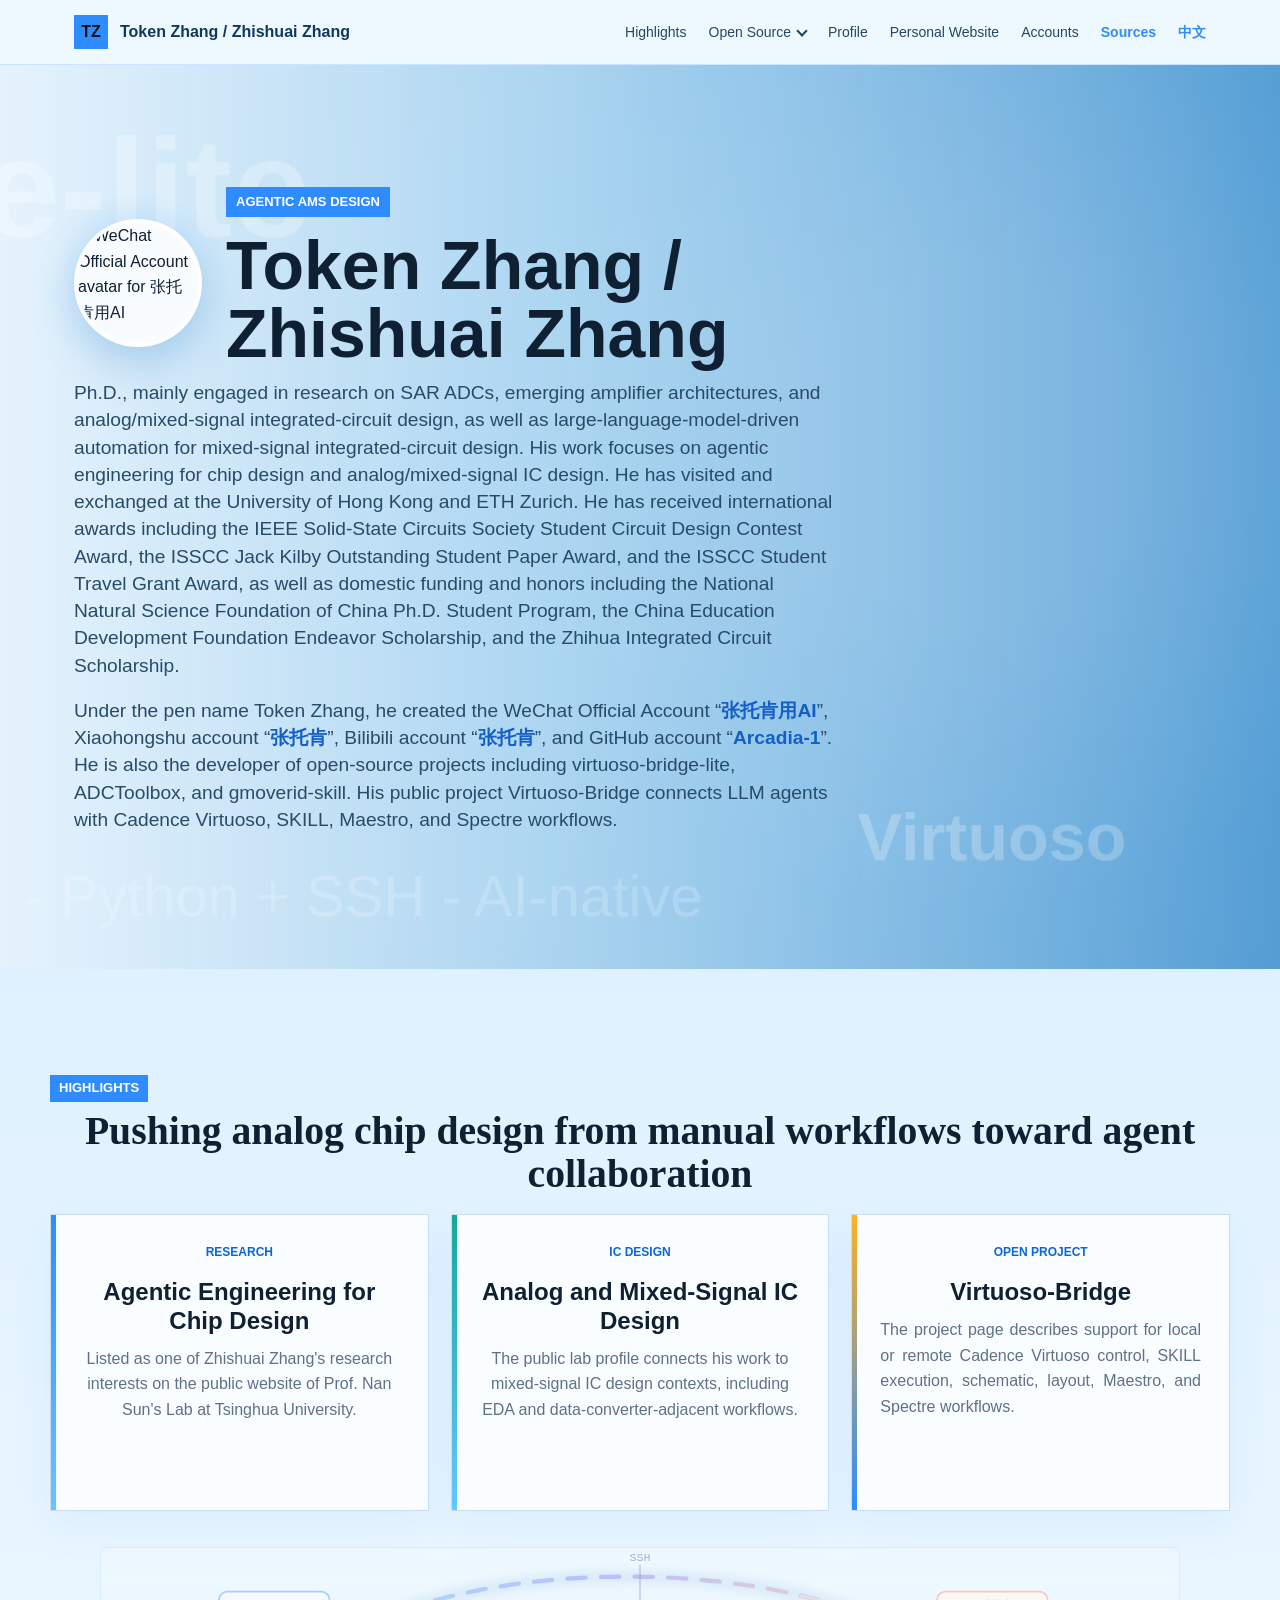
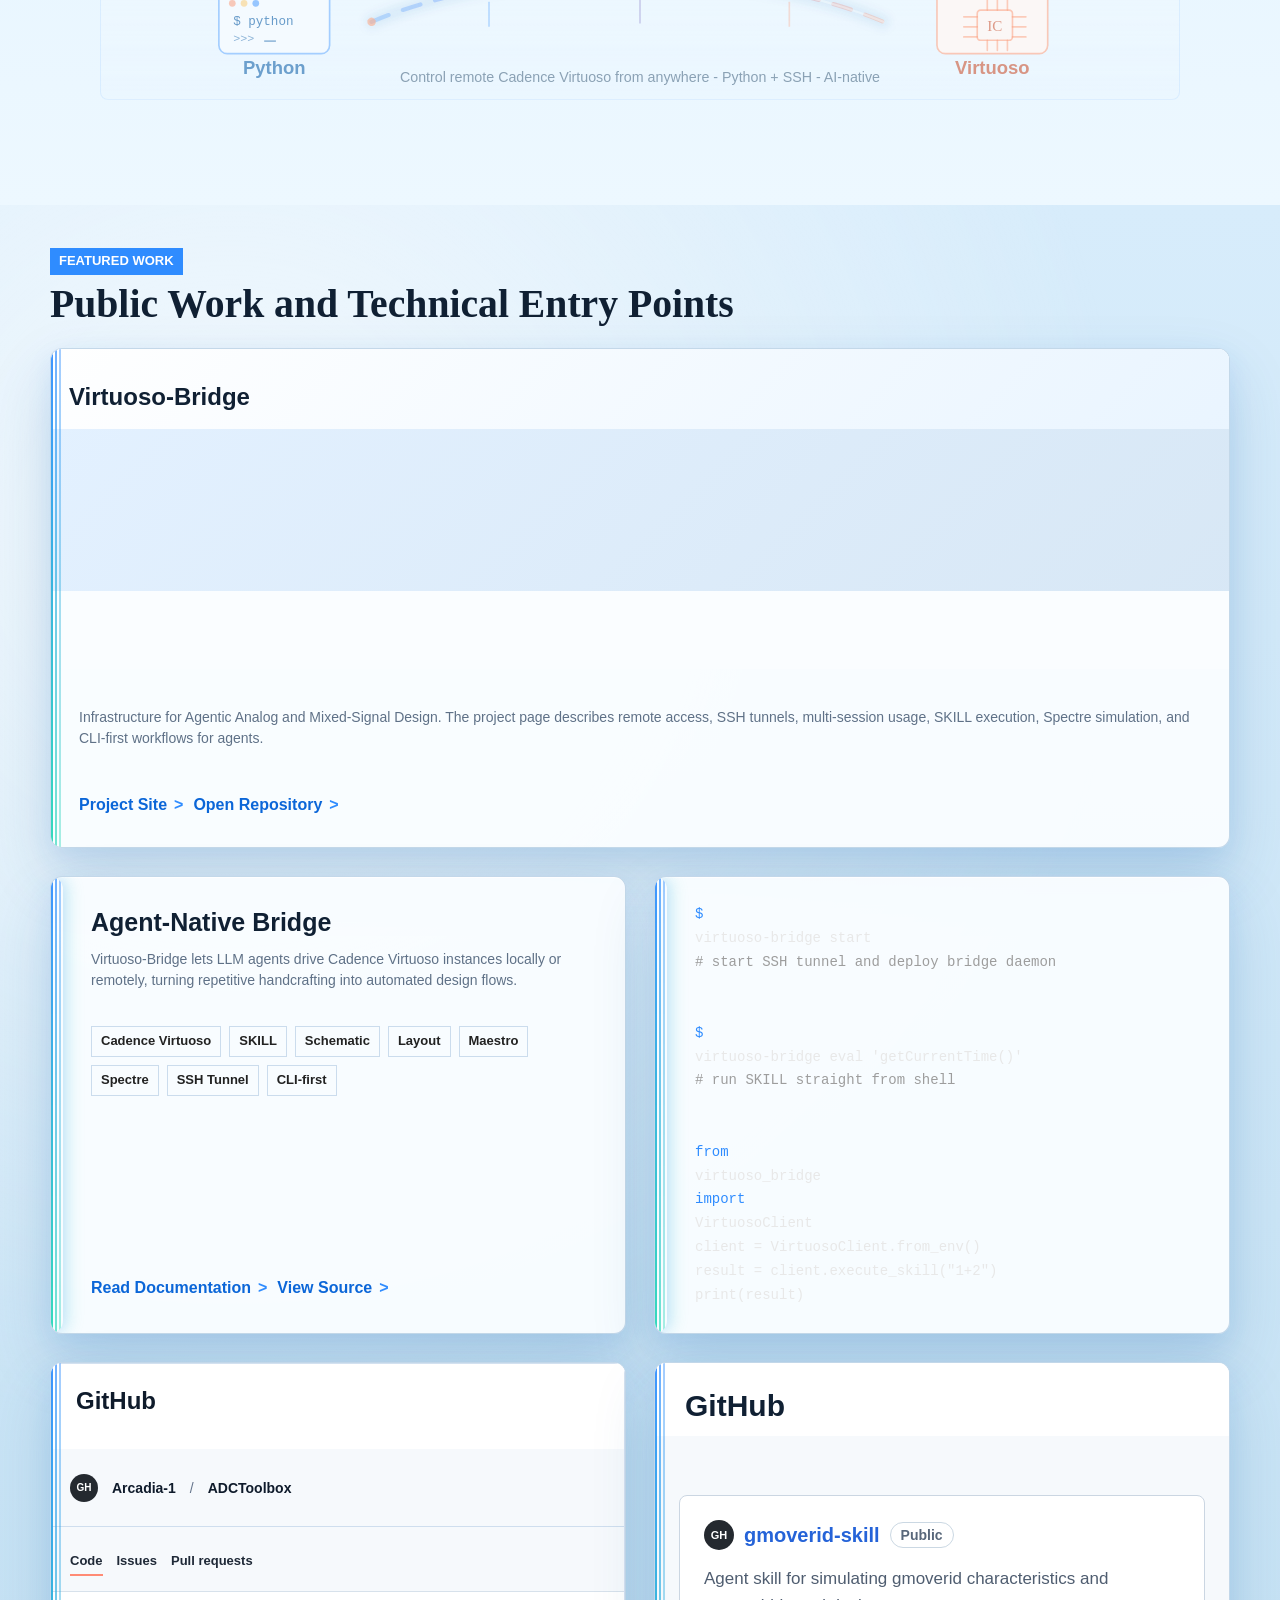
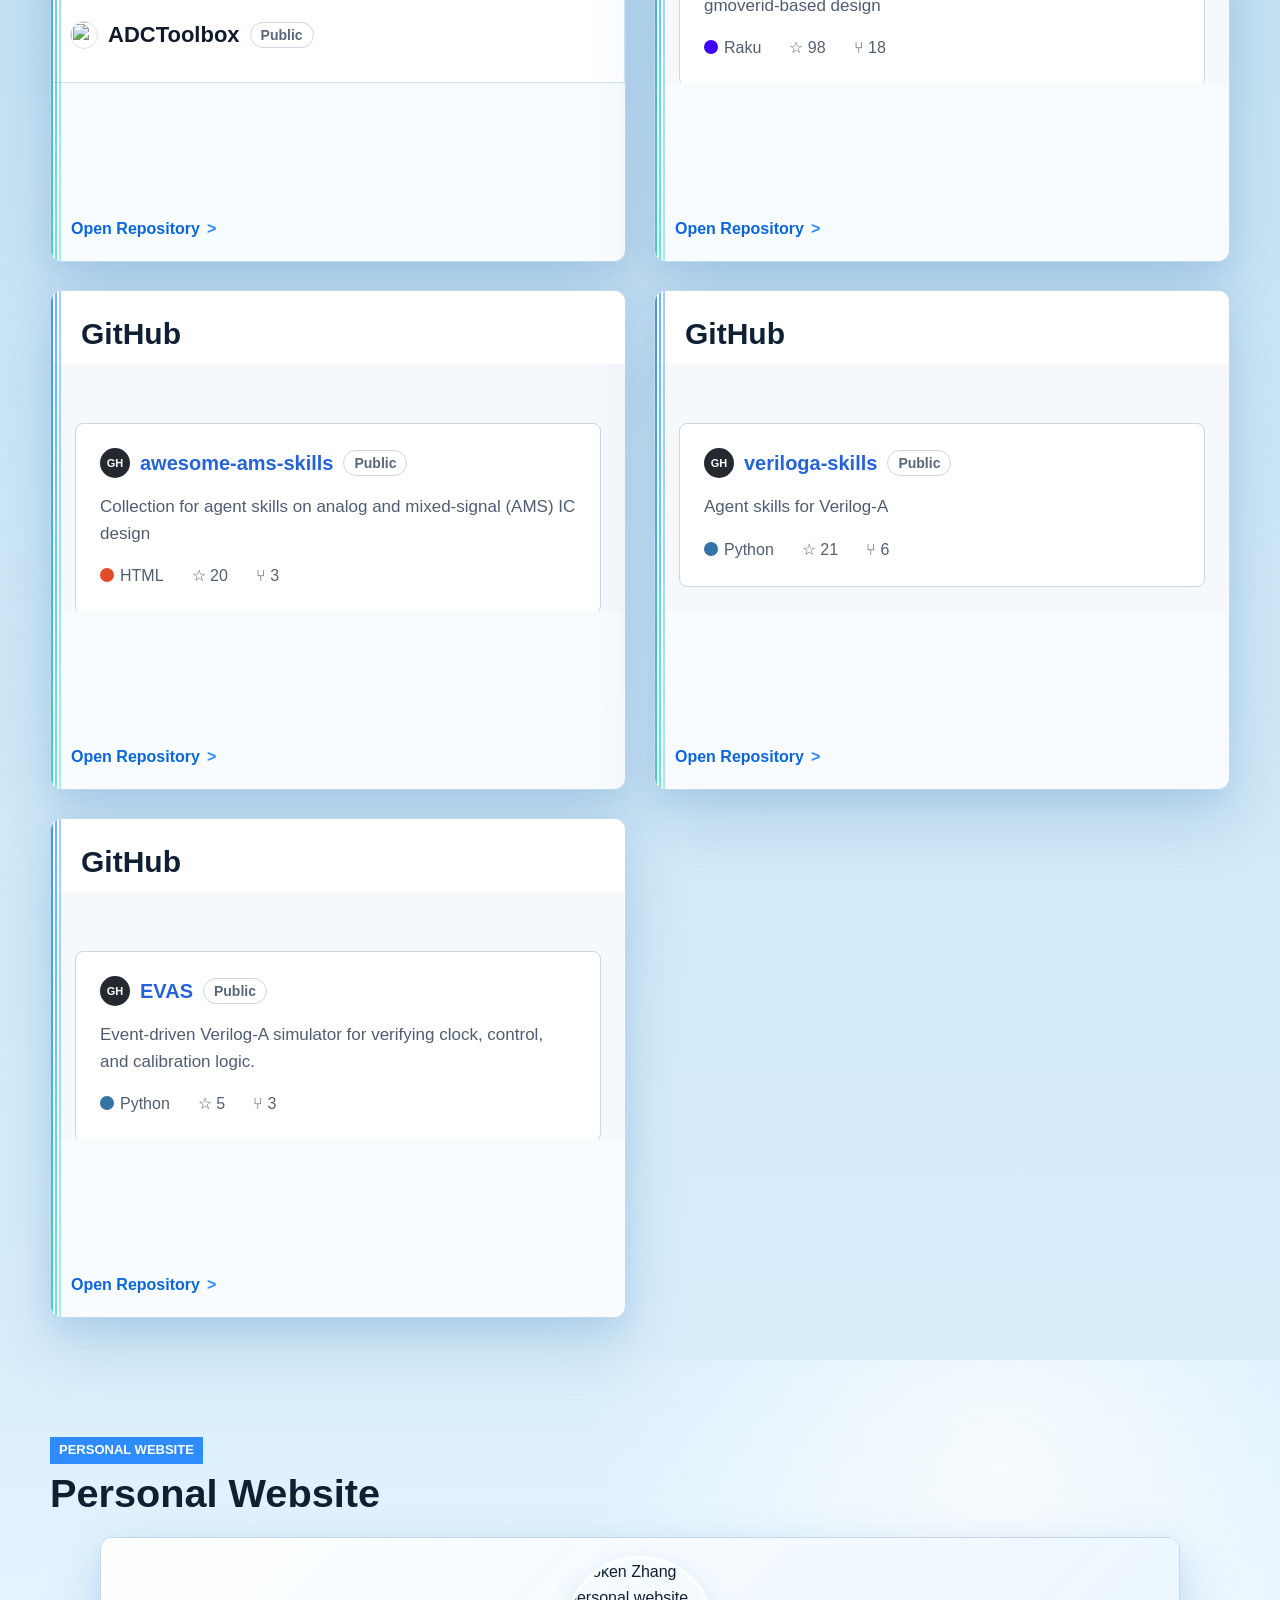
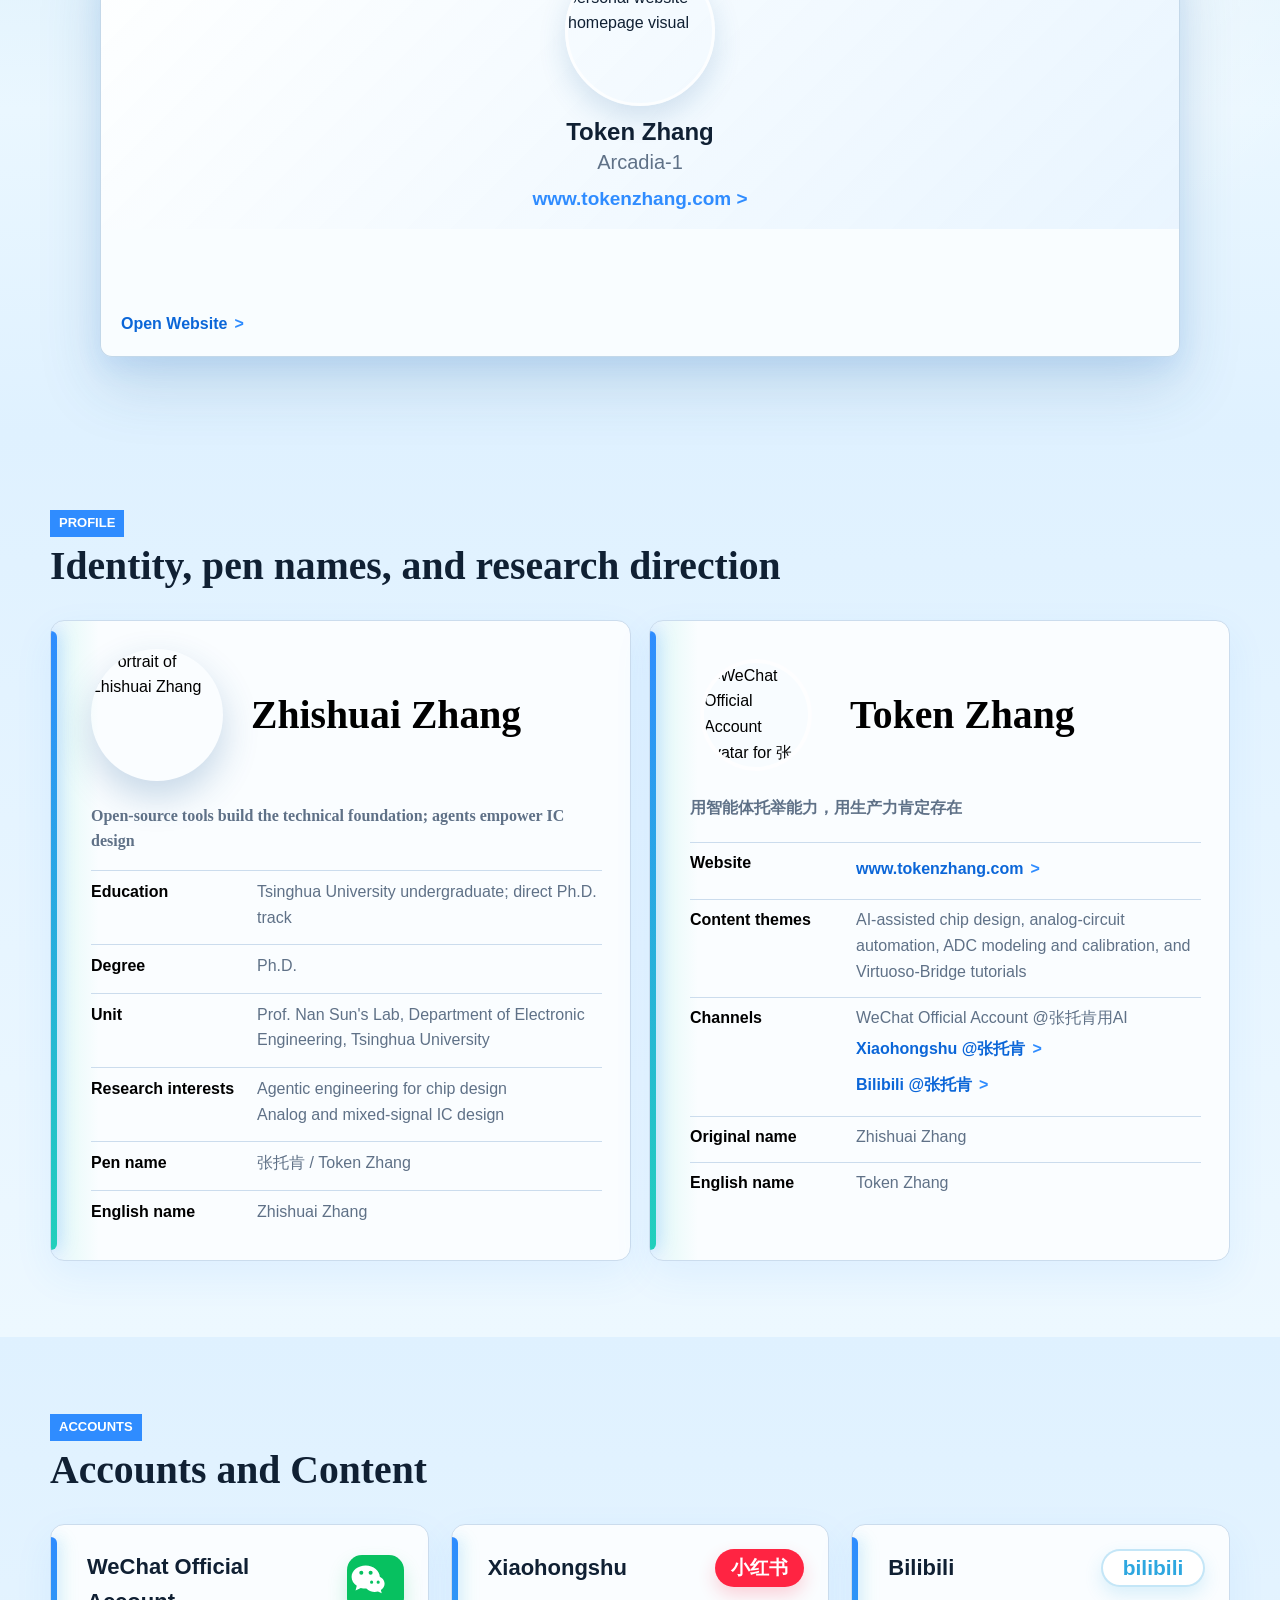
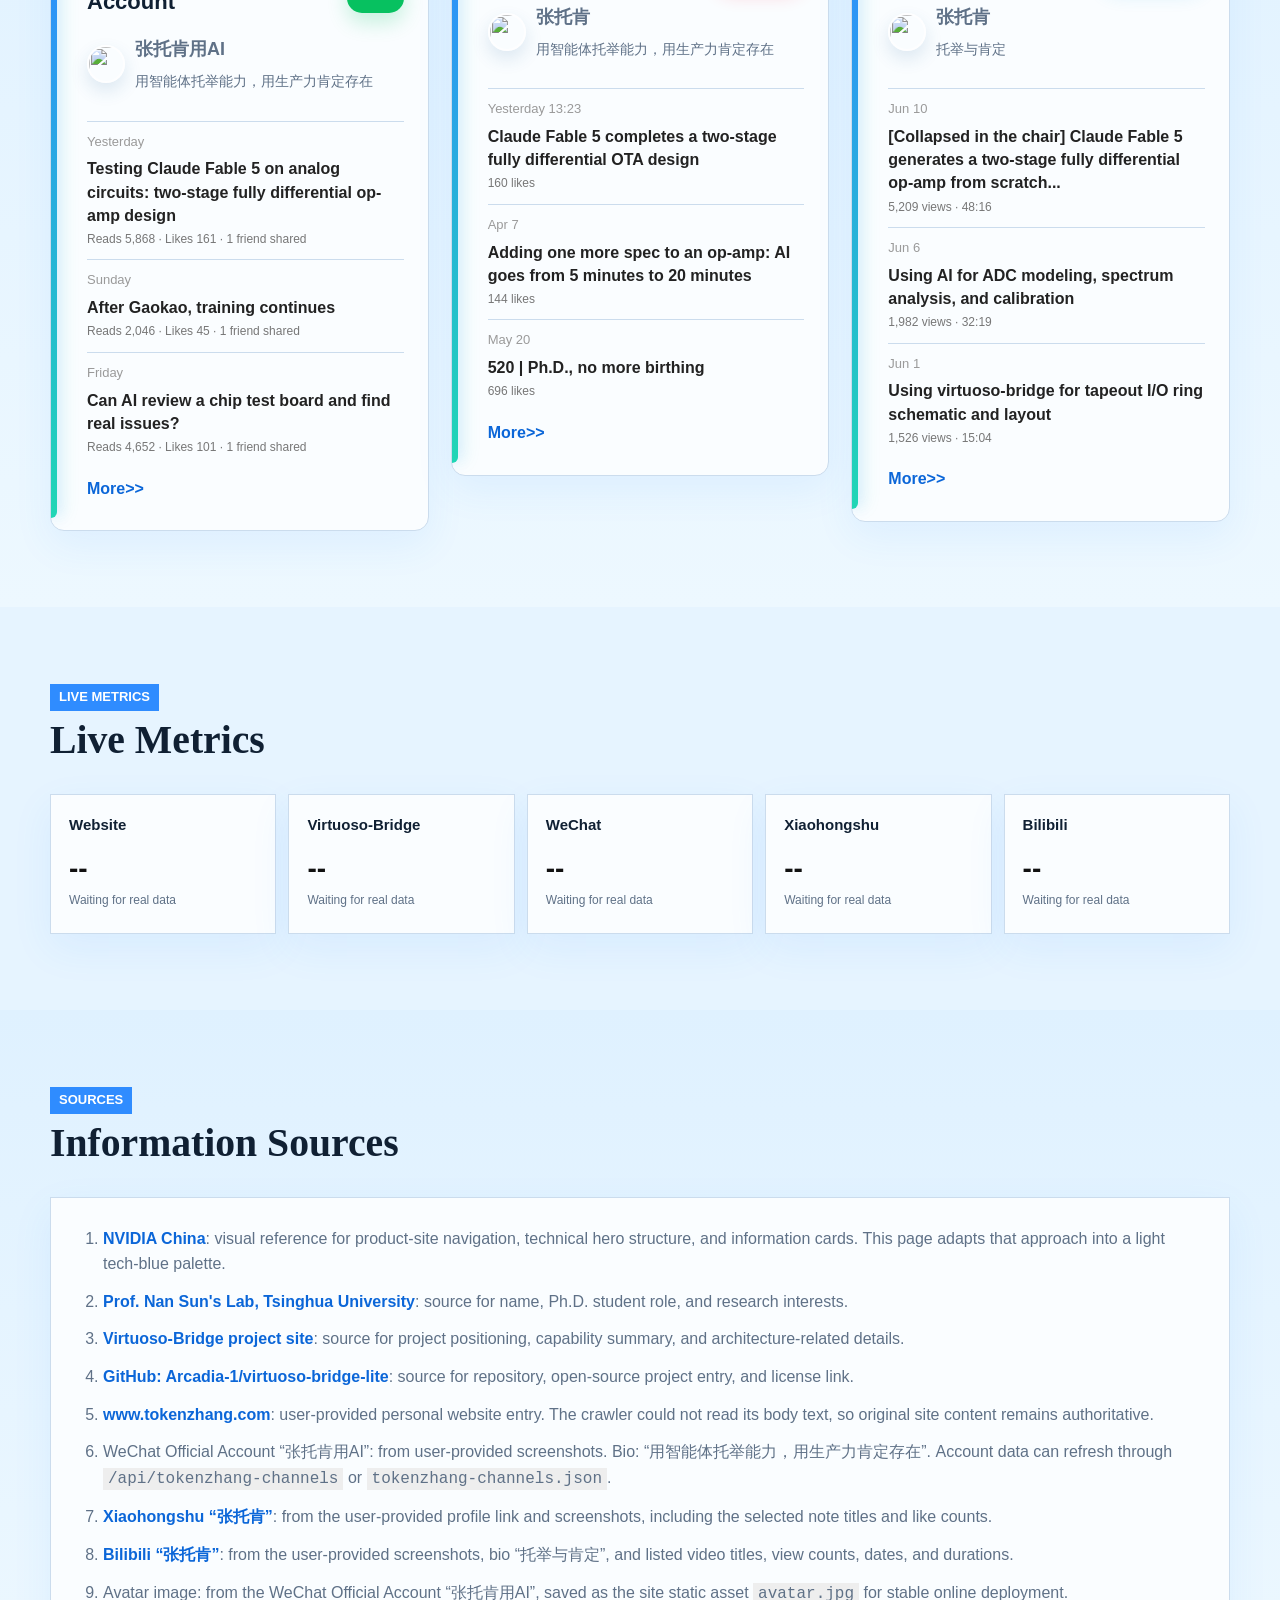
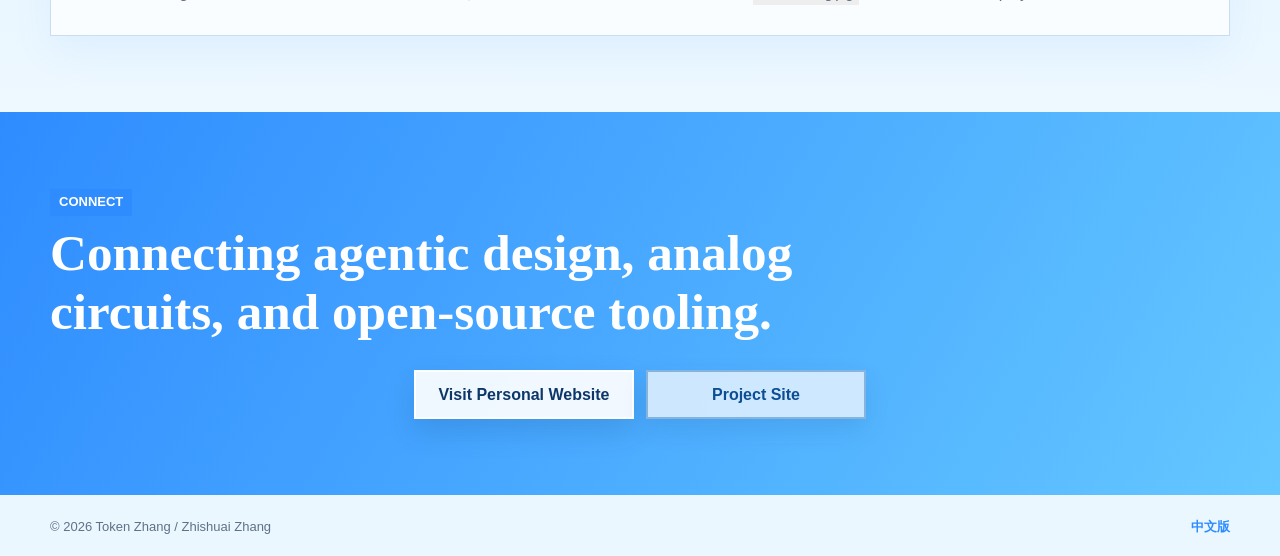
==== en/index.html @ 621ab3bd "Add English homepage snapshot" ====
<!doctype html>
<html lang="en">
<head>
  <meta charset="utf-8">
  <meta name="viewport" content="width=device-width, initial-scale=1">
  <title>Token Zhang / Zhishuai Zhang</title>
  <meta name="description" content="English personal homepage for Token Zhang / Zhishuai Zhang, using public sources and user-provided links in an NVIDIA-inspired technical-site style.">
  <style>
    :root {
      --green: #2f8cff;
      --green-dark: #0b66d8;
      --ink: #102033;
      --muted: #5f7187;
      --line: #cbdced;
      --soft: #e7f4ff;
      --panel: #fafdff;
      --nav-blue: #0c3b66;
      --sky: #dff1ff;
      --blue: #2f8cff;
      --blue-deep: #0f5fa8;
      --max: 1180px;
      font-family: "Microsoft YaHei", "PingFang SC", "Noto Sans SC", Arial, sans-serif;
    }

    * {
      box-sizing: border-box;
    }

    html {
      scroll-behavior: smooth;
    }

    body {
      margin: 0;
      color: var(--ink);
      background: #e6f4ff;
      line-height: 1.6;
    }

    a {
      color: inherit;
      text-decoration: none;
    }

    .skip-link {
      position: fixed;
      left: 12px;
      top: -80px;
      z-index: 100;
      padding: 10px 14px;
      color: #fff;
      background: var(--green-dark);
    }

    .skip-link:focus {
      top: 12px;
    }

    .topbar {
      position: sticky;
      top: 0;
      z-index: 50;
      background: rgba(239, 248, 255, .94);
      color: #18344f;
      border-bottom: 1px solid rgba(47, 140, 255, .18);
      backdrop-filter: blur(14px);
    }

    .nav {
      display: flex;
      flex-wrap: wrap;
      align-items: center;
      justify-content: space-between;
      gap: 20px;
      width: min(100%, var(--max));
      min-height: 64px;
      margin: 0 auto;
      padding: 0 24px;
    }

    .brand {
      display: inline-flex;
      align-items: center;
      gap: 12px;
      min-width: max-content;
      color: #11395f;
      font-weight: 800;
    }

    .brand-mark {
      display: grid;
      width: 34px;
      height: 34px;
      place-items: center;
      color: #111;
      background: var(--green);
      font-weight: 900;
    }

    .nav-links {
      display: flex;
      align-items: center;
      gap: 22px;
      font-size: 14px;
    }

    .nav-links a {
      color: #264761;
    }

    .nav-item {
      position: relative;
      display: inline-flex;
      align-items: center;
    }

    .nav-item > a::after {
      content: "";
      display: inline-block;
      width: 6px;
      height: 6px;
      margin-left: 7px;
      border-right: 2px solid currentColor;
      border-bottom: 2px solid currentColor;
      transform: translateY(-2px) rotate(45deg);
    }

    .submenu {
      position: absolute;
      top: 100%;
      left: 50%;
      z-index: 60;
      display: grid;
      min-width: 302px;
      gap: 4px;
      padding: 10px;
      border: 1px solid rgba(121, 164, 202, .34);
      border-radius: 10px;
      background: rgba(250, 253, 255, .98);
      box-shadow:
        0 20px 42px rgba(32, 98, 154, .18),
        inset 0 1px 0 rgba(255, 255, 255, .8);
      opacity: 0;
      pointer-events: none;
      transform: translate(-50%, -6px);
      transition: opacity .16s ease, transform .16s ease;
    }

    .submenu a {
      display: grid;
      grid-template-columns: 42px minmax(0, 1fr);
      align-items: center;
      gap: 10px;
      min-height: 48px;
      padding: 7px 10px;
      border-radius: 6px;
      color: #173a5c;
      line-height: 1.2;
      white-space: nowrap;
    }

    .submenu a::before {
      content: attr(data-mark);
      display: grid;
      width: 34px;
      height: 34px;
      place-items: center;
      border: 1px solid rgba(47, 140, 255, .24);
      border-radius: 8px;
      color: #145fc6;
      background: linear-gradient(135deg, rgba(47, 140, 255, .12), rgba(32, 214, 181, .12));
      font-size: 12px;
      font-weight: 900;
    }

    .submenu a:hover,
    .submenu a:focus {
      background: rgba(47, 140, 255, .1);
    }

    .nav-item:hover .submenu,
    .nav-item:focus-within .submenu {
      opacity: 1;
      pointer-events: auto;
      transform: translate(-50%, 0);
    }

    .nav-links a:hover,
    .nav-links a:focus {
      color: var(--blue-deep);
    }

    .nav-links a.is-active:not(.lang-link) {
      color: var(--blue) !important;
      font-weight: 900;
    }

    .lang-link {
      color: var(--green) !important;
      font-weight: 900;
    }

    .menu-button {
      display: none;
      width: 42px;
      height: 42px;
      border: 1px solid #333;
      color: var(--blue-deep);
      background: transparent;
      font: inherit;
    }

    .menu-button span {
      display: block;
      width: 18px;
      height: 2px;
      margin: 4px auto;
      background: currentColor;
    }

    .hero {
      position: relative;
      overflow: hidden;
      min-height: calc(100vh - 64px);
      color: #102033;
      background:
        linear-gradient(90deg, rgba(246, 252, 255, .98) 0%, rgba(219, 241, 255, .9) 42%, rgba(76, 166, 230, .56) 100%),
        radial-gradient(circle at 76% 42%, rgba(255, 255, 255, .4) 0 15%, rgba(82, 176, 236, .34) 42%, rgba(30, 112, 192, .28) 74%),
        url("../hero-bridge.svg") right -5% center / min(1040px, 76vw) auto no-repeat,
        #d9f1ff;
    }

    .hero::before {
      content: "";
      position: absolute;
      inset: 0;
      z-index: 0;
      background:
        linear-gradient(90deg, rgba(255, 255, 255, .1), rgba(36, 123, 202, .1)),
        repeating-linear-gradient(135deg, rgba(24, 114, 196, .11) 0 1px, transparent 1px 28px),
        repeating-linear-gradient(45deg, rgba(255, 255, 255, .12) 0 1px, transparent 1px 52px);
      pointer-events: none;
    }

    .hero::after {
      content: "";
      position: absolute;
      left: clamp(23px, 4vw, 72px);
      top: clamp(56px, 9vh, 112px);
      z-index: 0;
      color: rgba(16, 32, 51, .11);
      font-family: "Segoe UI Variable Display", "Aptos Display", "Helvetica Neue", Inter, Arial, sans-serif;
      font-size: clamp(20px, 3vw, 40px);
      font-weight: 300;
      line-height: 1;
      letter-spacing: 0;
      pointer-events: none;
      text-shadow: 0 1px 0 rgba(255, 255, 255, .4);
      white-space: nowrap;
    }

    .hero-inner {
      position: relative;
      z-index: 1;
      display: grid;
      align-content: center;
      width: min(100%, var(--max));
      min-height: calc(100vh - 64px);
      margin: 0 auto;
      padding: 92px 24px 76px;
    }

    .avatar-lockup {
      display: flex;
      align-items: center;
      gap: 24px;
      max-width: 900px;
    }

    .hero-avatar,
    .profile-avatar {
      width: clamp(108px, 15vw, 168px);
      aspect-ratio: 1;
      object-fit: cover;
      border-radius: 50%;
      border: 4px solid rgba(255, 255, 255, .86);
      background: #f8fcff;
      box-shadow: 0 18px 44px rgba(45, 121, 190, .22), 0 0 34px rgba(78, 181, 255, .18);
    }

    .profile-avatar {
      width: 132px;
      margin-bottom: 20px;
      box-shadow: none;
    }

    .profile-motto {
      max-width: 430px;
      margin: 0;
      color: #1f5f9c;
      font-size: clamp(22px, 2.4vw, 32px);
      font-weight: 800;
      line-height: 1.32;
    }

    .eyebrow,
    .section-kicker {
      color: #101010;
      color: #fff;
      background: var(--green);
      font-size: 13px;
      font-weight: 900;
      text-transform: uppercase;
    }

    .eyebrow {
      display: inline-flex;
      align-items: center;
      width: fit-content;
      min-height: 30px;
      padding: 4px 10px;
    }

    .section-kicker {
      display: inline-flex;
      margin-bottom: 8px;
      padding: 3px 9px;
    }

    h1,
    h2,
    h3,
    p {
      margin-top: 0;
    }

    h1 {
      max-width: 820px;
      margin: 22px 0 16px;
      font-size: clamp(44px, 7vw, 82px);
      line-height: .96;
      letter-spacing: 0;
    }

    h2 {
      margin-bottom: 0;
      font-size: clamp(30px, 4vw, 50px);
      line-height: 1.08;
      letter-spacing: 0;
    }

    #profile h2,
    #accounts h2,
    #sources h2,
    #metrics h2 {
      font-family: KaiTi, "楷体", STKaiti, "华文楷体", "FangSong", serif;
      font-weight: 900;
    }

    .hero-copy {
      max-width: 710px;
      margin-bottom: 28px;
      color: #284b68;
      font-size: clamp(18px, 2vw, 24px);
      line-height: 1.48;
    }

    .account-emphasis {
      color: #145fc6;
      font-weight: 800;
    }

    .actions {
      display: flex;
      flex-wrap: wrap;
      gap: 12px;
      margin-bottom: 34px;
    }

    .button {
      display: inline-flex;
      align-items: center;
      justify-content: center;
      min-height: 44px;
      padding: 10px 18px;
      border: 2px solid transparent;
      background: var(--green);
      color: #111;
      font-weight: 800;
    }

    .button.secondary {
      border-color: rgba(15, 95, 168, .32);
      color: var(--blue-deep);
      background: rgba(255, 255, 255, .64);
    }

    .proof-strip {
      display: grid;
      grid-template-columns: repeat(3, minmax(0, 1fr));
      max-width: 900px;
      border-top: 1px solid rgba(47, 140, 255, .18);
      border-bottom: 1px solid rgba(47, 140, 255, .18);
      background: rgba(255, 255, 255, .7);
      box-shadow: 0 18px 48px rgba(45, 121, 190, .14);
      backdrop-filter: blur(12px);
    }

    .proof {
      padding: 16px 18px;
      border-right: 1px solid rgba(71, 145, 210, .18);
      background: rgba(255, 255, 255, .3);
    }

    .proof:last-child {
      border-right: 0;
    }

    .proof b {
      display: block;
      color: #12395e;
      font-size: 18px;
      line-height: 1.25;
    }

    .proof span {
      display: block;
      margin-top: 6px;
      color: #57728a;
      font-size: 13px;
    }

    section {
      padding: 76px 24px;
    }

    #works {
      padding-top: 38px;
    }

    #works .section-head {
      margin-bottom: 22px;
    }

    #works .work-grid {
      grid-template-columns: repeat(2, minmax(0, 1fr));
      gap: 28px;
      margin-top: 2px;
    }

    #project {
      scroll-margin-top: 96px;
    }

    #personal-website {
      background:
        radial-gradient(circle at 78% 16%, rgba(255, 255, 255, .76), rgba(255, 255, 255, 0) 36%),
        linear-gradient(180deg, #d9eefb 0%, #eaf7ff 52%, #dff1ff 100%);
    }

    #personal-website .section-head {
      margin-bottom: 22px;
    }

    .personal-site-grid {
      display: grid;
      grid-template-columns: minmax(0, 1080px);
      justify-content: center;
    }

    #personal-website .work-card {
      min-height: 420px;
    }

    #works .work-card,
    #personal-website .work-card {
      position: relative;
      border-radius: 12px;
      border-color: rgba(121, 164, 202, .42);
      background: rgba(250, 253, 255, .94);
      box-shadow:
        0 28px 62px rgba(34, 93, 145, .18),
        0 10px 24px rgba(47, 140, 255, .1),
        inset 0 1px 0 rgba(255, 255, 255, .86);
    }

    #works .work-card {
      grid-template-rows: 320px minmax(128px, 1fr);
      min-height: 500px;
    }

    #work-virtuoso-bridge-lite {
      grid-column: 1 / -1;
      grid-template-rows: 600px minmax(150px, auto);
      min-height: 772px;
    }

    #work-virtuoso-bridge-lite .work-body {
      min-height: 150px;
      padding: 38px 28px 24px;
    }

    #work-virtuoso-bridge-lite .work-visual {
      background: #fafdff;
    }

    #works .work-project-card,
    #works .work-terminal-card {
      display: flex;
      flex-direction: column;
      min-height: 430px;
    }

    #works .work-project-card {
      padding: 30px 28px 28px 40px;
    }

    #works .work-terminal-card {
      justify-content: flex-start;
      padding: 26px 26px 26px 40px;
      color: #e8e8e8;
      background: linear-gradient(145deg, #0f5fa8, #1b86c9);
      border-color: rgba(47, 140, 255, .3);
      box-shadow:
        0 18px 42px rgba(31, 87, 138, .18),
        inset 0 1px 0 rgba(255, 255, 255, .18);
    }

    .band {
      background: linear-gradient(180deg, #dff1ff, #edf8ff);
    }

    .wrap {
      width: min(100%, var(--max));
      margin: 0 auto;
    }

    .section-head {
      display: grid;
      grid-template-columns: minmax(0, .72fr) minmax(280px, .28fr);
      gap: 36px;
      align-items: end;
      margin-bottom: 32px;
    }

    .section-head-wide {
      grid-template-columns: minmax(0, 1fr);
      max-width: 1180px;
    }

    .section-head p,
    .feature-card p,
    .work-card p,
    .profile-panel p,
    .project-panel p,
    .account-card p,
    .source-list li {
      color: var(--muted);
    }

    .feature-grid,
    .account-grid {
      display: grid;
      grid-template-columns: repeat(3, minmax(0, 1fr));
      align-items: start;
      gap: 22px;
    }

    .project-layout {
      display: grid;
      grid-template-columns: 1.1fr .9fr;
      align-items: start;
      gap: 22px;
    }

    .work-grid {
      display: grid;
      grid-template-columns: repeat(3, minmax(0, 1fr));
      align-items: stretch;
      gap: 22px;
    }

    .profile-grid {
      display: grid;
      grid-template-columns: .78fr 1.22fr;
      gap: 18px;
    }

    .metric-grid {
      display: grid;
      grid-template-columns: repeat(5, minmax(0, 1fr));
      gap: 12px;
    }

    .feature-card,
    .account-card,
    .metric-card,
    .source-list,
    .profile-panel,
    .project-panel,
    .work-card {
      background: var(--panel);
      border: 1px solid var(--line);
      border-radius: 0;
      box-shadow: 0 14px 38px rgba(47, 140, 255, .08);
      transition: transform .22s ease, border-color .22s ease, box-shadow .22s ease;
    }

    .feature-card,
    .profile-panel,
    .project-panel,
    .account-card {
      padding: 26px;
    }

    .feature-card {
      position: relative;
      overflow: hidden;
      min-height: 230px;
    }

    .feature-card::before {
      content: "";
      position: absolute;
      inset: 0 auto 0 0;
      width: 5px;
      background: linear-gradient(180deg, var(--green), #64c7ff);
    }

    .feature-card:nth-child(2) {
      margin-top: 28px;
    }

    .feature-card:nth-child(2)::before {
      background: linear-gradient(180deg, #15a99a, #64c7ff);
    }

    .feature-card:nth-child(3) {
      margin-top: 10px;
    }

    .feature-card:nth-child(3)::before {
      background: linear-gradient(180deg, #ffb020, var(--green));
    }

    .feature-card:hover,
    .feature-card:focus-within,
    .work-card:hover,
    .work-card:focus-within,
    .account-card:hover,
    .account-card:focus-within {
      transform: translateY(-7px);
      border-color: rgba(47, 140, 255, .48);
      box-shadow: 0 24px 54px rgba(32, 98, 154, .16);
    }

    .tag {
      display: inline-flex;
      margin-bottom: 16px;
      color: var(--green-dark);
      font-size: 12px;
      font-weight: 900;
      text-transform: uppercase;
    }

    .feature-card h3,
    .work-body h3,
    .profile-panel h3,
    .project-panel h3 {
      margin-bottom: 10px;
      font-size: 24px;
      line-height: 1.2;
    }

    .work-card {
      display: grid;
      grid-template-rows: auto 1fr;
      min-height: 0;
      overflow: hidden;
    }

    .work-card.main-work {
      grid-row: auto;
      margin-top: 0;
    }

    .work-card:not(.main-work):nth-child(2) {
      margin-top: 0;
    }

    .work-visual {
      display: grid;
      align-items: start;
      overflow: hidden;
      min-height: 220px;
      padding: 18px;
      background:
        linear-gradient(135deg, rgba(47, 140, 255, .12), rgba(18, 93, 160, .46)),
        url("https://raw.githubusercontent.com/Arcadia-1/virtuoso-bridge-lite/main/assets/arch.png") center / cover no-repeat,
        #d9efff;
    }

    .work-visual.code {
      background:
        linear-gradient(135deg, rgba(255, 255, 255, .78), rgba(232, 244, 255, .9)),
        #fafdff;
    }

    .work-visual.repo {
      display: grid;
      place-items: stretch;
      padding: 0;
      background:
        linear-gradient(135deg, rgba(255, 255, 255, .82), rgba(232, 244, 255, .94)),
        #fafdff;
    }

    .work-visual img {
      width: 100%;
      height: 100%;
      min-height: inherit;
      object-fit: cover;
    }

    .work-visual.code {
      display: grid;
      grid-template-rows: auto 1fr auto;
      align-items: start;
      justify-items: center;
      padding: 18px;
    }

    .work-visual-title {
      justify-self: start;
      color: #102033;
      font-size: 24px;
      font-weight: 900;
      line-height: 1.15;
    }

    .work-card.main-work .work-visual {
      grid-template-rows: auto 1fr;
      padding: 0;
      background: #fafdff;
    }

    .work-card.main-work .work-visual-title {
      width: 100%;
      padding: 18px;
      background: linear-gradient(135deg, rgba(255, 255, 255, .86), rgba(232, 244, 255, .92));
    }

    .bridge-visual-image {
      display: block;
      min-height: 162px;
      background:
        linear-gradient(135deg, rgba(47, 140, 255, .06), rgba(18, 93, 160, .1)),
        url("https://raw.githubusercontent.com/Arcadia-1/virtuoso-bridge-lite/main/assets/arch.png") center / contain no-repeat,
        #eef7ff;
    }

    .work-visual.code img {
      width: min(52%, 150px);
      height: auto;
      min-height: 0;
      aspect-ratio: 1;
      object-fit: cover;
      border: 3px solid rgba(255, 255, 255, .78);
      border-radius: 50%;
      box-shadow: 0 12px 28px rgba(32, 98, 154, .16);
    }

    .repo-snapshot {
      display: grid;
      grid-template-rows: auto auto auto auto;
      min-height: inherit;
      background: #fff;
      border: 1px solid rgba(203, 220, 237, .84);
      overflow: hidden;
    }

    .repo-card-label {
      padding: 24px 24px 4px;
      color: #0f1b2b;
      font-size: 24px;
      font-weight: 900;
      line-height: 1.1;
    }

    .repo-topline {
      display: flex;
      flex-wrap: wrap;
      align-items: center;
      gap: 14px;
      padding: 10px 18px 8px;
      background: #f6f9fc;
      border-bottom: 1px solid rgba(203, 220, 237, .9);
      color: #0f1b2b;
      font-size: 14px;
      font-weight: 700;
    }

    .repo-mark {
      display: grid;
      place-items: center;
      width: 28px;
      height: 28px;
      color: #fff;
      background: #24292f;
      border-radius: 50%;
      font-size: 10px;
      font-weight: 900;
      line-height: 1;
    }

    .repo-slash {
      color: #64748b;
      font-weight: 500;
    }

    .repo-tabs {
      display: flex;
      align-items: center;
      gap: 14px;
      overflow: hidden;
      padding: 7px 18px 0;
      background: #f6f9fc;
      border-bottom: 1px solid #d7e1eb;
      color: #1f2937;
      font-size: 13px;
      font-weight: 700;
      white-space: nowrap;
    }

    .repo-tab {
      display: inline-flex;
      align-items: center;
      gap: 5px;
      min-height: 27px;
      border-bottom: 2px solid transparent;
    }

    .repo-tab.active {
      border-bottom-color: #ff8b75;
    }

    .repo-count {
      min-width: 22px;
      padding: 1px 6px;
      border-radius: 999px;
      background: #e9eef4;
      text-align: center;
      font-weight: 700;
    }

    .repo-titleline {
      display: flex;
      flex-wrap: nowrap;
      align-items: center;
      justify-content: flex-start;
      gap: 10px;
      overflow: hidden;
      padding: 14px 18px 18px;
    }

    .repo-titleline img {
      width: 28px;
      height: 28px;
      min-height: 0;
      aspect-ratio: 1;
      object-fit: cover;
      border: 1px solid #d8e6f2;
      border-radius: 50%;
    }

    .repo-titleline strong {
      color: #0f1b2b;
      font-size: 22px;
      line-height: 1;
    }

    .repo-badge {
      display: inline-flex;
      align-items: center;
      flex: 0 0 auto;
      min-height: 26px;
      padding: 0 10px;
      color: #58677a;
      border: 1px solid #cbd8e3;
      border-radius: 999px;
      font-size: 14px;
      font-weight: 700;
    }

    .work-visual.repo-mini {
      position: relative;
      display: grid;
      grid-template-rows: 96px 1fr;
      min-height: 210px;
      padding: 0;
      overflow: hidden;
      background: #f6f9fc;
    }

    .repo-corner-label {
      position: relative;
      z-index: 1;
      display: flex;
      align-items: center;
      padding: 26px 30px 14px;
      color: #102033;
      font-size: 30px;
      font-weight: 900;
      line-height: 1.1;
      background: #fff;
    }

    .repo-mini-card {
      display: grid;
      gap: 16px;
      align-self: start;
      width: calc(100% - 48px);
      height: auto;
      padding: 24px;
      margin: 36px 24px 0;
      border: 1px solid #cbd6e2;
      border-radius: 8px;
      background: #fff;
      color: #4f5d70;
    }

    .repo-mini-title {
      display: flex;
      flex-wrap: wrap;
      align-items: center;
      gap: 10px;
      color: #2563d8;
      font-size: 20px;
      font-weight: 800;
      line-height: 1.2;
    }

    .repo-mini-title strong {
      font-size: inherit;
      line-height: inherit;
    }

    .repo-mini-icon {
      display: grid;
      place-items: center;
      flex: 0 0 auto;
      width: 30px;
      height: 30px;
      border-radius: 50%;
      color: #fff;
      background: #24292f;
      font-size: 11px;
      font-weight: 900;
    }

    .repo-mini-icon::before {
      content: "GH";
    }

    .repo-mini-desc {
      max-width: 46em;
      color: #4f5d70;
      font-size: 17px;
      line-height: 1.55;
    }

    .repo-mini-meta {
      display: flex;
      flex-wrap: wrap;
      align-items: center;
      gap: 28px;
      color: #4f5d70;
      font-size: 16px;
    }

    .lang-dot {
      display: inline-block;
      width: 14px;
      height: 14px;
      margin-right: 6px;
      border-radius: 50%;
      vertical-align: -1px;
    }

    .lang-dot.raku {
      background: #3f00ff;
    }

    .lang-dot.html {
      background: #e34c26;
    }

    .lang-dot.python {
      background: #3572a5;
    }

    .repo-stat {
      color: #53606f;
      font-weight: 500;
    }

    .work-visual .site-signature {
      margin: 10px 0 0;
      text-align: center;
    }

    .site-signature strong,
    .site-signature span {
      display: block;
    }

    .site-signature .site-url {
      margin-top: 10px;
      color: var(--green);
      font-size: 19px;
      font-weight: 900;
    }

    .work-body {
      display: flex;
      flex-direction: column;
      padding: 26px;
    }

    .link-row {
      display: flex;
      flex-wrap: wrap;
      gap: 10px;
      margin-top: auto;
      padding-top: 18px;
    }

    .work-body > .text-link {
      margin-top: auto;
      padding-top: 18px;
      align-self: flex-start;
    }

    .text-link {
      display: inline-flex;
      align-items: center;
      min-height: 36px;
      color: var(--green-dark);
      font-weight: 800;
    }

    .text-link::after {
      content: ">";
      margin-left: 7px;
      color: var(--green);
    }

    .facts {
      display: grid;
      gap: 12px;
      margin: 22px 0 0;
      padding: 0;
      list-style: none;
    }

    .facts li {
      display: grid;
      grid-template-columns: 150px 1fr;
      gap: 16px;
      padding: 12px 0;
      border-top: 1px solid var(--line);
      color: var(--muted);
    }

    .facts strong {
      color: #111;
    }

    .pill-row {
      display: flex;
      flex-wrap: wrap;
      gap: 8px;
      margin-top: 22px;
    }

    .pill {
      display: inline-flex;
      min-height: 30px;
      align-items: center;
      padding: 4px 9px;
      border: 1px solid var(--line);
      color: #222;
      background: #f8fcff;
      font-size: 13px;
      font-weight: 700;
    }

    .terminal {
      min-height: 100%;
      padding: 26px;
      color: #e8e8e8;
      background: linear-gradient(145deg, #0f5fa8, #1b86c9);
      border: 1px solid rgba(47, 140, 255, .3);
      font-family: Consolas, "SFMono-Regular", monospace;
      font-size: 14px;
      line-height: 1.7;
      overflow: hidden;
    }

    .terminal .green {
      color: var(--green);
    }

    .terminal .dim {
      color: #9d9d9d;
    }

    .account-card {
      position: relative;
      display: flex;
      min-height: 520px;
      flex-direction: column;
      overflow: hidden;
      padding: 24px 24px 24px 36px;
      border-radius: 14px;
    }

    .account-card::before {
      content: "";
      position: absolute;
      inset: 12px auto 12px 0;
      width: 6px;
      border-radius: 0 999px 999px 0;
      background: linear-gradient(180deg, #2f8cff 0%, #20d6b5 100%);
      box-shadow:
        0 0 14px rgba(47, 140, 255, .26),
        5px 0 18px rgba(32, 214, 181, .16);
      pointer-events: none;
      z-index: 0;
    }

    .account-card > * {
      position: relative;
      z-index: 1;
    }

    .account-top {
      display: flex;
      align-items: center;
      justify-content: space-between;
      gap: 12px;
      margin-bottom: 16px;
    }

    .account-top h3 {
      margin-bottom: 0;
      font-size: 22px;
    }

    .account-label {
      padding: 3px 8px;
      color: #111;
      background: var(--green);
      font-size: 12px;
      font-weight: 900;
    }

    #xiaohongshu-account .account-label {
      display: inline-flex;
      align-items: center;
      justify-content: center;
      min-width: 82px;
      min-height: 38px;
      padding: 0 16px;
      border-radius: 999px;
      background: #ff2442;
      color: #fff;
      font-family: "Microsoft YaHei", "PingFang SC", Arial, sans-serif;
      font-size: 19px;
      font-weight: 900;
      line-height: 1;
      box-shadow: 0 8px 18px rgba(255, 36, 66, .2);
    }

    #bilibili-account .account-label {
      display: inline-flex;
      align-items: center;
      justify-content: center;
      min-width: 104px;
      min-height: 38px;
      padding: 0 18px;
      border: 2px solid rgba(46, 167, 224, .28);
      border-radius: 999px;
      background: #fff;
      color: #2ea7e0;
      font-family: "Arial Rounded MT Bold", "Microsoft YaHei", "PingFang SC", Arial, sans-serif;
      font-size: 21px;
      font-weight: 900;
      line-height: 1;
      letter-spacing: 0;
      box-shadow: 0 8px 18px rgba(46, 167, 224, .16);
    }

    #wechat-account .account-label {
      position: relative;
      width: 58px;
      height: 58px;
      padding: 0;
      overflow: hidden;
      border-radius: 15px;
      background: #07c160;
      color: transparent;
      box-shadow: 0 10px 20px rgba(7, 193, 96, .2);
    }

    #wechat-account .account-label svg {
      display: block;
      width: 42px;
      height: 42px;
    }

    .account-handle {
      margin-bottom: 14px;
      color: #111;
      font-size: 18px;
      font-weight: 900;
    }

    .account-identity {
      display: grid;
      grid-template-columns: 38px minmax(0, 1fr);
      align-items: center;
      column-gap: 10px;
    }

    .account-avatar-small {
      width: 38px;
      height: 38px;
      border: 2px solid rgba(255, 255, 255, .82);
      border-radius: 50%;
      object-fit: cover;
      box-shadow: 0 8px 18px rgba(32, 98, 154, .14);
    }

    .account-copy {
      display: grid;
      align-content: center;
      min-width: 0;
    }

    .account-name-link {
      color: inherit;
      text-decoration: none;
    }

    .account-name-link:hover,
    .account-name-link:focus {
      color: var(--green-dark);
      text-decoration: underline;
      text-underline-offset: 4px;
    }

    .account-meta,
    .account-slogan {
      display: block;
      color: var(--muted);
      font-size: 14px;
      font-weight: 400;
    }

    .account-slogan {
      margin-top: 6px;
    }

    .post-list {
      display: grid;
      gap: 11px;
      margin: 14px 0 0;
      padding: 0;
      list-style: none;
    }

    .post-list a,
    .post-list button {
      display: block;
      width: 100%;
      padding-top: 11px;
      border-top: 1px solid var(--line);
      border-right: 0;
      border-bottom: 0;
      border-left: 0;
      background: transparent;
      color: #222;
      font: inherit;
      font-weight: 700;
      line-height: 1.45;
      text-align: left;
      cursor: pointer;
    }

    .post-date {
      display: block;
      margin-bottom: 6px;
      color: #9a9a9a;
      font-size: 13px;
      font-weight: 400;
    }

    .post-list a:hover,
    .post-list a:focus {
      color: var(--green-dark);
    }

    .post-note {
      display: block;
      margin-top: 4px;
      color: #777;
      font-size: 12px;
      font-weight: 400;
    }

    .account-more {
      margin-top: auto;
      padding-top: 14px;
    }

    .account-more .text-link::after {
      content: "";
    }

    .metric-card {
      min-height: 140px;
      padding: 18px;
    }

    .metric-card h3 {
      margin-bottom: 18px;
      font-size: 15px;
    }

    .metric-value {
      color: #111;
      font-size: 28px;
      font-weight: 900;
      line-height: 1;
    }

    .metric-caption {
      display: block;
      margin-top: 8px;
      color: var(--muted);
      font-size: 12px;
    }

    .metric-note {
      margin: 18px 0 0;
      color: var(--muted);
      font-size: 14px;
    }

    #metrics .section-head > p,
    #metrics .metric-note {
      display: none;
    }

    code {
      padding: 2px 5px;
      background: #eee;
      font-family: Consolas, "SFMono-Regular", monospace;
    }

    .source-list {
      padding: 28px 32px;
    }

    .source-list ol {
      margin: 0;
      padding-left: 20px;
    }

    .source-list li + li {
      margin-top: 12px;
    }

    .source-list a {
      color: var(--green-dark);
      font-weight: 800;
    }

    .contact-band {
      color: #fff;
      background: linear-gradient(120deg, #2f8cff, #64c7ff);
    }

    .contact-inner {
      display: flex;
      align-items: flex-start;
      flex-direction: column;
      justify-content: center;
      gap: 28px;
    }

    .contact-inner h2 {
      max-width: min(100%, 1280px);
      font-family: KaiTi, "楷体", STKaiti, "华文楷体", "FangSong", serif;
      font-size: clamp(30px, 4vw, 52px);
      font-weight: 900;
      line-height: 1.15;
      white-space: normal;
      overflow-wrap: normal;
      text-wrap: balance;
    }

    .contact-inner .actions {
      align-self: center;
      justify-content: center;
      width: 100%;
      margin-bottom: 0;
    }

    .contact-inner .button {
      min-width: 220px;
      border-color: rgba(255, 255, 255, .95);
      color: #0d3769;
      background: rgba(255, 255, 255, .92);
      box-shadow: 0 12px 28px rgba(12, 65, 120, .18);
    }

    .contact-inner .button.secondary {
      border-color: rgba(15, 95, 168, .38);
      color: #0d4d93;
      background: rgba(226, 242, 255, .86);
      box-shadow: 0 10px 24px rgba(12, 65, 120, .12);
    }

    footer {
      padding: 22px 24px;
      color: #5f7187;
      background: #eaf7ff;
      font-size: 13px;
    }

    footer .wrap {
      display: flex;
      justify-content: space-between;
      gap: 18px;
    }

    footer a {
      color: var(--green);
      font-weight: 800;
    }

    @media (max-width: 980px) {
      .menu-button {
        display: block;
      }

      .nav {
        position: relative;
      }

      .nav-links {
        position: absolute;
        left: 0;
        right: 0;
        top: 64px;
        display: none;
        flex-direction: column;
        align-items: stretch;
        gap: 0;
        padding: 8px 24px 18px;
        background: rgba(239, 248, 255, .98);
        border-top: 1px solid rgba(47, 140, 255, .18);
      }

      .nav-links.open {
        display: flex;
      }

      .nav-links a {
        display: flex;
        min-height: 42px;
        align-items: center;
        border-bottom: 1px solid rgba(47, 140, 255, .14);
      }

      .nav-item {
        display: grid;
        align-items: stretch;
      }

      .nav-item > a::after {
        display: none;
      }

      .submenu {
        position: static;
        min-width: 0;
        gap: 2px;
        padding: 0 0 6px 18px;
        border: 0;
        border-radius: 0;
        background: transparent;
        box-shadow: none;
        opacity: 1;
        pointer-events: auto;
        transform: none;
      }

      .submenu a {
        display: grid;
        grid-template-columns: 34px minmax(0, 1fr);
        gap: 8px;
        min-height: 42px;
        padding: 5px 0;
        color: #4f6981;
        font-size: 15px;
      }

      .submenu a::before {
        width: 28px;
        height: 28px;
        border-radius: 7px;
        font-size: 10px;
      }

      .proof-strip,
      .feature-grid,
      .profile-grid,
      .project-layout,
      .account-grid {
        grid-template-columns: 1fr 1fr;
      }

      .work-grid,
      #works .work-grid,
      .section-head {
        grid-template-columns: 1fr;
      }

      #work-virtuoso-bridge-lite {
        grid-template-rows: minmax(260px, auto) auto;
        min-height: 0;
      }

      #work-virtuoso-bridge-lite .bridge-visual-image {
        height: auto;
        min-height: clamp(220px, 52vw, 420px);
      }

      #work-virtuoso-bridge-lite .work-body {
        min-height: 0;
        padding: 26px 20px 22px;
      }

      #works .work-project-card,
      #works .work-terminal-card {
        min-height: 0;
      }

      .feature-card:nth-child(2),
      .feature-card:nth-child(3),
      .work-card.main-work,
      .work-card:not(.main-work):nth-child(2),
      .account-card:nth-child(2),
      .account-card:nth-child(3) {
        margin-top: 0;
      }

      .metric-grid {
        grid-template-columns: repeat(3, minmax(0, 1fr));
      }
    }

    @media (max-width: 680px) {
      .hero {
        min-height: auto;
        background:
          linear-gradient(180deg, rgba(246, 252, 255, .98) 0%, rgba(219, 241, 255, .9) 58%, rgba(76, 166, 230, .5) 100%),
          url("../hero-bridge.svg") right -260px top 86px / 860px auto no-repeat,
          #d9f1ff;
      }

      .hero::before {
        left: 22px;
        top: 28px;
        font-size: 26px;
      }

      .hero::after {
        left: 23px;
        top: 58px;
        font-size: 22px;
      }

      .hero-inner {
        min-height: 780px;
        padding-top: 72px;
      }

      .avatar-lockup {
        align-items: flex-start;
        flex-direction: column;
        gap: 18px;
      }

      h1 {
        font-size: 46px;
      }

      section {
        padding: 58px 18px;
      }

      .nav {
        padding: 0 18px;
      }

      .proof-strip,
      .feature-grid,
      .profile-grid,
      .project-layout,
      .account-grid,
      .metric-grid {
        grid-template-columns: 1fr;
      }

      .proof {
        border-right: 0;
        border-bottom: 1px solid rgba(255, 255, 255, .18);
      }

      .proof:last-child {
        border-bottom: 0;
      }

      .facts li {
        grid-template-columns: 1fr;
        gap: 4px;
      }

      .account-identity {
        grid-template-columns: 34px minmax(0, 1fr);
        column-gap: 9px;
      }

      .account-avatar-small {
        width: 34px;
        height: 34px;
      }

      .contact-inner,
      footer .wrap {
        align-items: flex-start;
        flex-direction: column;
      }

      .contact-inner h2 {
        white-space: normal;
      }

    }
    @media (min-width: 981px) {
      .hero,
      #highlights,
      #works {
        min-height: calc(100svh - 64px);
        display: grid;
        align-items: center;
      }

      .hero-inner {
        min-height: auto;
        padding-top: 46px;
        padding-bottom: 42px;
      }

      .hero-avatar {
        width: clamp(104px, 10vw, 132px);
      }

      h1 {
        max-width: 720px;
        margin: 14px 0 12px;
        font-size: clamp(42px, 6.2vw, 68px);
        line-height: 1;
      }

      .hero-copy {
        max-width: 760px;
        margin-bottom: 18px;
        font-size: clamp(17px, 1.5vw, 21px);
        line-height: 1.42;
      }

      .actions {
        margin-bottom: 18px;
      }

      .proof {
        padding: 12px 15px;
      }

      .proof b {
        font-size: 16px;
      }

      .proof span {
        margin-top: 4px;
        font-size: 12px;
        line-height: 1.4;
      }

      #highlights,
      #works {
        padding-top: 42px;
        padding-bottom: 42px;
      }

      #highlights .section-head,
      #works .section-head {
        margin-bottom: 18px;
      }

      h2 {
        font-size: clamp(30px, 3.1vw, 42px);
      }

      .feature-grid {
        align-items: stretch;
      }

      .feature-card {
        min-height: clamp(245px, 33vh, 310px);
        padding: 28px;
      }

      .feature-card:nth-child(2),
      .feature-card:nth-child(3) {
        margin-top: 0;
      }

      .work-grid {
        grid-template-columns: repeat(3, minmax(0, 1fr));
        align-items: stretch;
        gap: 18px;
      }

      .work-card,
      .work-card.main-work {
        grid-row: auto;
        min-height: 0;
        margin-top: 0;
      }

      .work-card:not(.main-work):nth-child(2) {
        margin-top: 0;
      }

      .work-visual {
        min-height: clamp(118px, 18vh, 168px);
      }

      .work-body {
        padding: 20px;
      }

      .work-body h3 {
        font-size: 21px;
      }

    .work-card p {
      font-size: 14px;
      line-height: 1.48;
    }

      .site-signature {
        color: #5f7187;
        font-size: 20px;
        line-height: 1.35;
      }

      .site-signature strong,
      .site-signature span {
        display: block;
      }

      .site-signature strong {
        color: #102033;
        font-size: 24px;
      }
    }

    @media (max-width: 680px) {
      .hero-inner {
        min-height: auto;
        padding: 54px 18px 42px;
      }

      .hero-avatar {
        width: 88px;
      }

      h1 {
        margin: 10px 0;
        font-size: 38px;
        line-height: 1.04;
      }

      .hero-copy {
        margin-bottom: 16px;
        font-size: 16px;
        line-height: 1.46;
      }

      .actions {
        gap: 8px;
        margin-bottom: 16px;
      }

      .button {
        min-height: 40px;
        padding: 8px 13px;
        font-size: 14px;
      }

      .proof {
        padding: 10px 12px;
      }

      .proof b {
        font-size: 15px;
      }

      .proof span {
        margin-top: 3px;
        font-size: 12px;
        line-height: 1.36;
      }

      .section-head {
        margin-bottom: 20px;
      }

      h2 {
        font-size: 30px;
      }

      .feature-card,
      .work-body,
      .profile-panel,
      .project-panel,
      .account-card {
        padding: 20px;
      }

      .account-card {
        padding-left: 30px;
      }

      .account-card::before {
        inset: 10px auto 10px 0;
        width: 5px;
      }

      .feature-card {
        min-height: 0;
      }

      .work-visual {
        min-height: 138px;
      }
    }

    .hero::after {
      content: none !important;
      display: none !important;
    }

    /* Keep the English page visually synchronized with the Chinese page. */
    body {
      background: #e6f4ff;
    }

    .hero {
      background:
        linear-gradient(90deg, rgba(229, 244, 255, .96) 0%, rgba(177, 218, 244, .88) 42%, rgba(77, 153, 211, .72) 100%),
        radial-gradient(circle at 76% 42%, rgba(255, 255, 255, .28) 0 15%, rgba(67, 160, 224, .44) 42%, rgba(24, 94, 166, .4) 74%),
        url("../hero-bridge.svg") right -7% center / min(1180px, 84vw) auto no-repeat,
        #a8d3ee;
    }

    .hero::before {
      background:
        linear-gradient(90deg, rgba(255, 255, 255, .18), rgba(26, 104, 179, .08)),
        url("../hero-tech-pattern.svg") center / cover no-repeat;
      opacity: .86;
    }

    .hero-watermarks {
      position: absolute;
      inset: 0;
      z-index: 0;
      overflow: hidden;
      color: rgba(255, 255, 255, .34);
      font-family: "Segoe UI Variable Display", "Aptos Display", "Helvetica Neue", Inter, Arial, sans-serif;
      line-height: 1;
      letter-spacing: 0;
      pointer-events: none;
      user-select: none;
    }

    .hero-watermarks span {
      position: absolute;
      display: block;
      color: inherit;
      font-weight: 800;
      white-space: nowrap;
      text-shadow: 0 1px 0 rgba(255, 255, 255, .12);
    }

    .hero-watermark-ae {
      left: max(-420px, calc((100vw - var(--max)) / 2 - 420px));
      top: 54px;
      font-size: clamp(86px, 11vw, 156px);
      opacity: .62;
    }

    .hero-watermark-virtuoso {
      right: clamp(72px, 12vw, 210px);
      bottom: clamp(98px, 11vh, 132px);
      font-size: clamp(52px, 5.2vw, 82px);
      opacity: .58;
    }

    .hero-watermark-stack {
      left: max(24px, calc((100vw - var(--max)) / 2 - 42px));
      bottom: 44px;
      font-size: clamp(32px, 4.6vw, 58px);
      font-weight: 300 !important;
      opacity: .46;
    }

    .band {
      background: linear-gradient(180deg, #dff1ff, #edf8ff);
    }

    #highlights h2,
    #works h2,
    #profile h2,
    #accounts h2,
    #sources h2,
    #metrics h2 {
      font-family: KaiTi, "楷体", STKaiti, "华文楷体", "FangSong", serif;
      font-weight: 900;
    }

    #highlights h2 {
      text-align: center;
    }

    #highlights .feature-card {
      display: grid;
      align-content: start;
      justify-items: center;
      text-align: center;
    }

    #highlights .feature-card p {
      width: 100%;
      text-align: center;
    }

    #highlights .feature-card:nth-child(3) p {
      text-align: justify;
      text-align-last: left;
    }

    .bridge-animation {
      position: relative;
      overflow: hidden;
      width: min(100%, 1080px);
      height: clamp(132px, 17vh, 180px);
      margin: clamp(24px, 4vh, 42px) auto 0;
      border: 1px solid rgba(47, 140, 255, .12);
      border-radius: 8px;
      background: linear-gradient(180deg, rgba(255, 255, 255, .28), rgba(232, 244, 255, .16));
      opacity: .82;
    }

    .bridge-animation svg {
      display: block;
      width: 100%;
      height: 100%;
    }

    .bridge-arc-main {
      stroke-dasharray: 22 18;
      animation: bridgeFlow 7s linear infinite;
    }

    .bridge-arc-soft {
      stroke-dasharray: 520;
      stroke-dashoffset: 520;
      animation: bridgeTrace 5.8s ease-in-out infinite;
    }

    .bridge-pulse {
      offset-path: path("M220 88 C390 16 660 16 830 88");
      animation: bridgePulse 5.8s ease-in-out infinite;
    }

    .bridge-terminal-caret {
      animation: caretBlink 1.25s steps(2, jump-none) infinite;
    }

    @keyframes bridgeFlow {
      to {
        stroke-dashoffset: -80;
      }
    }

    @keyframes bridgeTrace {
      0%,
      20% {
        stroke-dashoffset: 520;
        opacity: .12;
      }
      52% {
        stroke-dashoffset: 0;
        opacity: .42;
      }
      100% {
        stroke-dashoffset: -520;
        opacity: .12;
      }
    }

    @keyframes bridgePulse {
      0% {
        offset-distance: 0%;
        opacity: 0;
      }
      16% {
        opacity: .62;
      }
      78% {
        opacity: .62;
      }
      100% {
        offset-distance: 100%;
        opacity: 0;
      }
    }

    @keyframes caretBlink {
      50% {
        opacity: 0;
      }
    }

    @media (prefers-reduced-motion: reduce) {
      .bridge-arc-main,
      .bridge-arc-soft,
      .bridge-pulse,
      .bridge-terminal-caret {
        animation: none;
      }
    }

    #works {
      background:
        radial-gradient(circle at 18% 12%, rgba(255, 255, 255, .72), rgba(255, 255, 255, 0) 34%),
        linear-gradient(180deg, #d7ecfb 0%, #c6e2f4 52%, #d9eefb 100%);
    }

    #works .section-head {
      margin-bottom: 22px;
    }

    #works .work-grid {
      margin-top: 2px;
    }

    #works .work-card {
      position: relative;
      border-radius: 12px;
      border-color: rgba(121, 164, 202, .42);
      background: rgba(250, 253, 255, .94);
      box-shadow:
        0 28px 62px rgba(34, 93, 145, .18),
        0 10px 24px rgba(47, 140, 255, .1),
        inset 0 1px 0 rgba(255, 255, 255, .86);
    }

    #works .work-card::before {
      content: "";
      position: absolute;
      inset: 0 auto 0 0;
      z-index: 3;
      width: 12px;
      background:
        linear-gradient(180deg, rgba(47, 140, 255, .92), rgba(32, 214, 181, .9)) 0 0 / 2px 100% no-repeat,
        linear-gradient(180deg, rgba(47, 140, 255, .68), rgba(32, 214, 181, .62)) 4px 0 / 2px 100% no-repeat,
        linear-gradient(180deg, rgba(47, 140, 255, .44), rgba(32, 214, 181, .38)) 8px 0 / 2px 100% no-repeat;
      pointer-events: none;
    }

    #works .work-card:hover,
    #works .work-card:focus-within {
      border-color: rgba(47, 140, 255, .58);
      box-shadow:
        0 34px 76px rgba(31, 87, 138, .24),
        0 16px 34px rgba(47, 140, 255, .16),
        inset 0 1px 0 rgba(255, 255, 255, .9);
    }

    #works .work-card:nth-child(2) .work-visual-title {
      font-family: KaiTi, "楷体", STKaiti, "华文楷体", "FangSong", serif;
      font-weight: 900;
    }

    .work-card.main-work .work-visual-title {
      padding: 34px 18px 18px;
    }

    .profile-grid {
      grid-template-columns: repeat(2, minmax(0, 1fr));
      align-items: stretch;
    }

    .profile-panel {
      position: relative;
      overflow: hidden;
      padding: 28px 28px 28px 40px;
      border-radius: 14px;
    }

    .profile-panel::before {
      content: "";
      position: absolute;
      inset: 10px auto 10px 0;
      width: 6px;
      border-radius: 0 999px 999px 0;
      background: linear-gradient(180deg, #2f8cff 0%, #20d6b5 100%);
      box-shadow:
        0 0 14px rgba(47, 140, 255, .28),
        5px 0 18px rgba(32, 214, 181, .18);
      z-index: 0;
    }

    .profile-panel::after {
      content: "";
      position: absolute;
      inset: 0 auto 0 0;
      width: 48px;
      background: linear-gradient(90deg, rgba(47, 140, 255, .1), rgba(32, 214, 181, .06) 52%, transparent);
      pointer-events: none;
      z-index: 0;
    }

    .profile-panel > * {
      position: relative;
      z-index: 1;
    }

    .profile-panel h3,
    .project-panel h3 {
      margin-bottom: 12px;
      font-size: 25px;
    }

    .profile-name-lockup {
      display: flex;
      align-items: center;
      gap: 28px;
      min-height: 132px;
      margin-bottom: 22px;
    }

    .profile-name-lockup h3,
    .token-card-header h3 {
      margin-bottom: 0;
      font-family: KaiTi, "楷体", STKaiti, "华文楷体", "FangSong", serif;
      font-size: clamp(34px, 3.1vw, 44px);
      font-weight: 900;
      line-height: 1.16;
    }

    .zhishuai-avatar {
      flex: 0 0 auto;
      display: block;
      width: 132px;
      height: 132px;
      object-fit: cover;
      border: 0;
      border-radius: 50%;
      box-shadow: 0 16px 36px rgba(32, 98, 154, .24);
    }

    .token-card-header {
      display: grid;
      grid-template-columns: 132px minmax(0, 1fr);
      grid-template-rows: 132px auto;
      align-items: center;
      column-gap: 28px;
      row-gap: 14px;
      min-height: 132px;
      margin-bottom: 22px;
    }

    .token-card-header .profile-avatar {
      justify-self: center;
      width: 112px;
      margin-bottom: 0;
      box-shadow: none;
    }

    .profile-motto {
      grid-column: 1 / -1;
      margin: 0;
      color: #657386;
      font-family: "KaiTi", "STKaiti", "楷体", "SimKai", serif;
      font-size: 16px;
      font-weight: 800;
      line-height: 1.6;
      text-align: left;
    }

    #profile .profile-panel,
    #profile .facts strong,
    #profile .facts li strong {
      color: #000;
    }

    #profile .profile-panel p,
    #profile .facts li {
      color: var(--muted);
    }

    #profile .text-link {
      color: var(--green-dark);
    }

    .profile-tagline {
      font-family: KaiTi, "楷体", STKaiti, "华文楷体", "FangSong", serif;
      font-weight: 900;
      color: #657386;
    }

    #profile .profile-tagline {
      color: #657386;
    }

    #profile .profile-panel:nth-child(1) .facts,
    #profile .profile-panel:nth-child(2) .facts {
      gap: 6px;
      margin-top: 16px;
    }

    #profile .profile-panel:nth-child(1) .facts li {
      padding: 8px 0;
    }

    #profile .profile-panel:nth-child(2) .facts li {
      padding: 7px 0;
    }

    .project-layout {
      grid-template-columns: .9fr 1.1fr;
      align-items: stretch;
      gap: 18px;
    }

    .project-panel {
      position: relative;
      overflow: hidden;
      padding: 30px 30px 30px 42px;
      border-radius: 14px;
    }

    .project-panel::before,
    .terminal::before {
      content: "";
      position: absolute;
      inset: 12px auto 12px 0;
      width: 6px;
      border-radius: 0 999px 999px 0;
      background: linear-gradient(180deg, #2f8cff 0%, #20d6b5 100%);
      box-shadow:
        0 0 14px rgba(47, 140, 255, .26),
        5px 0 18px rgba(32, 214, 181, .16);
      pointer-events: none;
      z-index: 1;
    }

    .terminal {
      position: relative;
      padding: 26px 26px 26px 40px;
      border-radius: 14px;
      box-shadow:
        0 18px 42px rgba(31, 87, 138, .18),
        inset 0 1px 0 rgba(255, 255, 255, .18);
    }

    @media (max-width: 980px) {
      .profile-grid,
      .project-layout {
        grid-template-columns: 1fr 1fr;
      }
    }

    @media (max-width: 680px) {
      .hero {
        background:
          linear-gradient(180deg, rgba(229, 244, 255, .96) 0%, rgba(177, 218, 244, .88) 58%, rgba(77, 153, 211, .66) 100%),
          url("../hero-bridge.svg") right -360px top 76px / 1040px auto no-repeat,
          #a8d3ee;
      }

      .hero-watermark-ae {
        left: -152px;
        top: 28px;
        font-size: 58px;
      }

      .hero-watermark-virtuoso {
        right: -18px;
        bottom: 96px;
        font-size: 36px;
      }

      .hero-watermark-stack {
        left: 18px;
        bottom: 18px;
        font-size: 22px;
      }

      .profile-grid,
      .project-layout {
        grid-template-columns: 1fr;
      }

      .profile-panel,
      .project-panel {
        padding-left: 30px;
      }

      .terminal {
        padding-left: 34px;
        font-size: 13px;
        line-height: 1.62;
      }

      #works .work-terminal-card {
        padding: 22px 18px 22px 30px;
        overflow-x: auto;
      }

      .repo-mini-card {
        width: calc(100% - 28px);
        margin: 24px 14px 0;
        padding: 18px;
      }

      .repo-corner-label {
        padding: 22px 22px 12px;
        font-size: 26px;
      }

      .profile-panel::before,
      .project-panel::before,
      .terminal::before,
      .account-card::before {
        inset: 10px auto 10px 0;
        width: 5px;
      }

      .profile-name-lockup,
      .token-card-header {
        align-items: center;
        grid-template-columns: 1fr;
        grid-template-rows: auto;
        justify-items: center;
        row-gap: 16px;
        text-align: center;
      }

      .profile-name-lockup {
        flex-direction: column;
      }

      .profile-motto {
        text-align: center;
      }
    }
  </style>
</head>
<body>
  <a class="skip-link" href="#content">Skip navigation and go to main content</a>

  <header class="topbar">
    <nav class="nav" aria-label="Main navigation">
      <a class="brand" href="#top" aria-label="Back to top">
        <span class="brand-mark">TZ</span>
        <span>Token Zhang / Zhishuai Zhang</span>
      </a>
      <button class="menu-button" type="button" aria-expanded="false" aria-controls="nav-links" aria-label="Open navigation">
        <span></span><span></span><span></span>
      </button>
      <div class="nav-links" id="nav-links">
        <a href="#highlights">Highlights</a>
        <div class="nav-item">
          <a href="#works">Open Source</a>
          <div class="submenu" aria-label="Open source submenu">
            <a href="#work-virtuoso-bridge-lite" data-mark="VB">Virtuoso-Bridge</a>
            <a href="#work-adctoolbox" data-mark="ADC">ADCToolbox</a>
            <a href="#work-gmoverid-skill" data-mark="GM">gmoverid-skill</a>
            <a href="#work-awesome-ams-skills" data-mark="AMS">awesome-ams-skills</a>
            <a href="#work-veriloga-skills" data-mark="VA">veriloga-skills</a>
            <a href="#work-evas" data-mark="EV">EVAS</a>
          </div>
        </div>
        <a href="#profile">Profile</a>
        <a href="#personal-website">Personal Website</a>
        <a href="#accounts">Accounts</a>
        <a href="#sources">Sources</a>
        <a class="lang-link" href="../">中文</a>
      </div>
    </nav>
  </header>

  <main id="content">
    <section id="top" class="hero" aria-labelledby="hero-title">
      <div class="hero-watermarks" aria-hidden="true">
        <span class="hero-watermark-ae">bridge-lite</span>
        <span class="hero-watermark-virtuoso">Virtuoso</span>
        <span class="hero-watermark-stack">- Python + SSH - AI-native</span>
      </div>
      <div class="hero-inner">
        <div class="avatar-lockup">
          <img class="hero-avatar" src="../avatar.jpg" alt="WeChat Official Account avatar for 张托肯用AI">
          <div>
            <span class="eyebrow">Agentic AMS Design</span>
            <h1 id="hero-title">Token Zhang / Zhishuai Zhang</h1>
          </div>
        </div>
        <p class="hero-copy">Ph.D., mainly engaged in research on SAR ADCs, emerging amplifier architectures, and analog/mixed-signal integrated-circuit design, as well as large-language-model-driven automation for mixed-signal integrated-circuit design. His work focuses on agentic engineering for chip design and analog/mixed-signal IC design. He has visited and exchanged at the University of Hong Kong and ETH Zurich. He has received international awards including the IEEE Solid-State Circuits Society Student Circuit Design Contest Award, the ISSCC Jack Kilby Outstanding Student Paper Award, and the ISSCC Student Travel Grant Award, as well as domestic funding and honors including the National Natural Science Foundation of China Ph.D. Student Program, the China Education Development Foundation Endeavor Scholarship, and the Zhihua Integrated Circuit Scholarship.</p>
        <p class="hero-copy">Under the pen name Token Zhang, he created the WeChat Official Account “<span class="account-emphasis">张托肯用AI</span>”, Xiaohongshu account “<span class="account-emphasis">张托肯</span>”, Bilibili account “<span class="account-emphasis">张托肯</span>”, and GitHub account “<span class="account-emphasis">Arcadia-1</span>”. He is also the developer of open-source projects including virtuoso-bridge-lite, ADCToolbox, and gmoverid-skill. His public project Virtuoso-Bridge connects LLM agents with Cadence Virtuoso, SKILL, Maestro, and Spectre workflows.</p>
      </div>
    </section>

    <section id="highlights" class="band">
      <div class="wrap">
        <div class="section-head section-head-wide">
          <div>
            <div class="section-kicker">Highlights</div>
            <h2>Pushing analog chip design from manual workflows toward agent collaboration</h2>
          </div>
        </div>
        <div class="feature-grid">
          <article class="feature-card">
            <span class="tag">Research</span>
            <h3>Agentic Engineering for Chip Design</h3>
            <p>Listed as one of Zhishuai Zhang's research interests on the public website of Prof. Nan Sun's Lab at Tsinghua University.</p>
          </article>
          <article class="feature-card">
            <span class="tag">IC Design</span>
            <h3>Analog and Mixed-Signal IC Design</h3>
            <p>The public lab profile connects his work to mixed-signal IC design contexts, including EDA and data-converter-adjacent workflows.</p>
          </article>
          <article class="feature-card">
            <span class="tag">Open Project</span>
            <h3>Virtuoso-Bridge</h3>
            <p>The project page describes support for local or remote Cadence Virtuoso control, SKILL execution, schematic, layout, Maestro, and Spectre workflows.</p>
          </article>
        </div>
        <div class="bridge-animation" aria-hidden="true">
          <svg viewBox="0 0 1080 180" role="img">
            <defs>
              <linearGradient id="flowGradientEn" x1="220" y1="88" x2="830" y2="88" gradientUnits="userSpaceOnUse">
                <stop stop-color="#2f8cff" stop-opacity=".3"/>
                <stop offset=".5" stop-color="#8f7cff" stop-opacity=".52"/>
                <stop offset="1" stop-color="#ff8d65" stop-opacity=".34"/>
              </linearGradient>
              <filter id="softGlowEn" x="-20%" y="-40%" width="140%" height="180%">
                <feGaussianBlur stdDeviation="5"/>
              </filter>
            </defs>

            <rect x="38" y="52" width="132" height="74" rx="10" fill="#f7fbff" stroke="#2f8cff" stroke-opacity=".48" stroke-width="2"/>
            <circle cx="54" cy="66" r="4" fill="#ff8d65" opacity=".55"/>
            <circle cx="68" cy="66" r="4" fill="#ffc04d" opacity=".5"/>
            <circle cx="82" cy="66" r="4" fill="#2f8cff" opacity=".56"/>
            <text x="55" y="92" fill="#0f5fa8" opacity=".74" font-family="Consolas, monospace" font-size="15">$ python</text>
            <text x="55" y="112" fill="#0f5fa8" opacity=".56" font-family="Consolas, monospace" font-size="14">&gt;&gt;&gt;</text>
            <line class="bridge-terminal-caret" x1="92" y1="111" x2="106" y2="111" stroke="#0f5fa8" stroke-opacity=".48" stroke-width="2"/>
            <text x="104" y="150" fill="#0f5fa8" opacity=".7" font-family="Arial, sans-serif" font-size="22" font-weight="800" text-anchor="middle">Python</text>

            <path d="M220 88 C390 16 660 16 830 88" fill="none" stroke="#1b66b1" stroke-opacity=".1" stroke-width="15" stroke-linecap="round" filter="url(#softGlowEn)"/>
            <path class="bridge-arc-main" d="M220 88 C390 16 660 16 830 88" fill="none" stroke="url(#flowGradientEn)" stroke-width="5" stroke-linecap="round"/>
            <path class="bridge-arc-soft" d="M220 88 C390 16 660 16 830 88" fill="none" stroke="#ffffff" stroke-opacity=".42" stroke-width="2.5" stroke-linecap="round"/>
            <circle class="bridge-pulse" r="5" fill="#ff9f76" opacity=".62"/>
            <line x1="540" y1="20" x2="540" y2="90" stroke="#7566bd" stroke-opacity=".36" stroke-width="2"/>
            <text x="540" y="16" fill="#7566bd" opacity=".62" font-family="Consolas, monospace" font-size="14" text-anchor="middle">SSH</text>
            <line x1="360" y1="64" x2="360" y2="94" stroke="#2f8cff" stroke-opacity=".35" stroke-width="2"/>
            <line x1="718" y1="64" x2="718" y2="94" stroke="#ff8d65" stroke-opacity=".32" stroke-width="2"/>

            <rect x="894" y="52" width="132" height="74" rx="10" fill="#fff8f5" stroke="#ff8d65" stroke-opacity=".54" stroke-width="2"/>
            <rect x="942" y="74" width="42" height="36" rx="4" fill="none" stroke="#ff8d65" stroke-opacity=".54" stroke-width="2"/>
            <path d="M926 82h16M926 94h16M926 106h16M984 82h16M984 94h16M984 106h16M954 62v12M966 62v12M978 62v12M954 110v12M966 110v12M978 110v12" stroke="#ff8d65" stroke-opacity=".5" stroke-width="2" stroke-linecap="round"/>
            <text x="963" y="99" fill="#c94d2a" opacity=".66" font-family="Georgia, serif" font-size="18" text-anchor="middle">IC</text>
            <text x="960" y="150" fill="#c94d2a" opacity=".7" font-family="Arial, sans-serif" font-size="22" font-weight="800" text-anchor="middle">Virtuoso</text>

            <text x="540" y="160" fill="#284b68" opacity=".6" font-family="Arial, sans-serif" font-size="17" text-anchor="middle">Control remote Cadence Virtuoso from anywhere - Python + SSH - AI-native</text>
          </svg>
        </div>
      </div>
    </section>

    <section id="works">
      <div class="wrap">
        <div class="section-head section-head-wide">
          <div>
            <div class="section-kicker">Featured Work</div>
            <h2>Public Work and Technical Entry Points</h2>
          </div>
        </div>
        <div class="work-grid">
          <article class="work-card main-work" id="work-virtuoso-bridge-lite">
            <a class="work-visual" href="https://virtuoso-bridge.tokenzhang.com/" target="_blank" rel="noopener" aria-label="Open Virtuoso-Bridge">
              <span class="work-visual-title">Virtuoso-Bridge</span>
              <span class="bridge-visual-image" aria-hidden="true"></span>
            </a>
            <div class="work-body">
              <p>Infrastructure for Agentic Analog and Mixed-Signal Design. The project page describes remote access, SSH tunnels, multi-session usage, SKILL execution, Spectre simulation, and CLI-first workflows for agents.</p>
              <div class="link-row">
                <a class="text-link" href="https://virtuoso-bridge.tokenzhang.com/" target="_blank" rel="noopener">Project Site</a>
                <a class="text-link" href="https://github.com/Arcadia-1/virtuoso-bridge-lite" target="_blank" rel="noopener">Open Repository</a>
              </div>
            </div>
          </article>
          <article class="work-card project-panel work-project-card" id="project">
            <h3>Agent-Native Bridge</h3>
            <p>Virtuoso-Bridge lets LLM agents drive Cadence Virtuoso instances locally or remotely, turning repetitive handcrafting into automated design flows.</p>
            <div class="pill-row" aria-label="Project capability tags">
              <span class="pill">Cadence Virtuoso</span>
              <span class="pill">SKILL</span>
              <span class="pill">Schematic</span>
              <span class="pill">Layout</span>
              <span class="pill">Maestro</span>
              <span class="pill">Spectre</span>
              <span class="pill">SSH Tunnel</span>
              <span class="pill">CLI-first</span>
            </div>
            <div class="link-row">
              <a class="text-link" href="https://virtuoso-bridge.tokenzhang.com/" target="_blank" rel="noopener">Read Documentation</a>
              <a class="text-link" href="https://github.com/Arcadia-1/virtuoso-bridge-lite" target="_blank" rel="noopener">View Source</a>
            </div>
          </article>
          <div class="work-card terminal work-terminal-card" aria-label="Project command example">
            <span class="green">$</span> virtuoso-bridge start<br>
            <span class="dim"># start SSH tunnel and deploy bridge daemon</span><br><br>
            <span class="green">$</span> virtuoso-bridge eval 'getCurrentTime()'<br>
            <span class="dim"># run SKILL straight from shell</span><br><br>
            <span class="green">from</span> virtuoso_bridge <span class="green">import</span> VirtuosoClient<br>
            client = VirtuosoClient.from_env()<br>
            result = client.execute_skill("1+2")<br>
            print(result)
          </div>
          <article class="work-card" id="work-adctoolbox">
            <a class="work-visual repo" href="https://github.com/Arcadia-1/ADCToolbox" target="_blank" rel="noopener" aria-label="Open GitHub repository">
              <span class="repo-snapshot" aria-hidden="true">
                <span class="repo-card-label">GitHub</span>
                <span class="repo-topline">
                  <span class="repo-mark">GH</span>
                  <span>Arcadia-1</span>
                  <span class="repo-slash">/</span>
                  <strong>ADCToolbox</strong>
                </span>
                <span class="repo-tabs">
                  <span class="repo-tab active">Code</span>
                  <span class="repo-tab">Issues</span>
                  <span class="repo-tab">Pull requests</span>
                </span>
                <span class="repo-titleline">
                  <img src="../tokenzhang-home.jpg" alt="">
                  <strong>ADCToolbox</strong>
                  <span class="repo-badge">Public</span>
                </span>
              </span>
            </a>
            <div class="work-body">
              <a class="text-link" href="https://github.com/Arcadia-1/ADCToolbox" target="_blank" rel="noopener">Open Repository</a>
            </div>
          </article>
          <article class="work-card repo-mini-work" id="work-gmoverid-skill">
            <a class="work-visual repo-mini" href="https://github.com/Arcadia-1/gmoverid-skill" target="_blank" rel="noopener" aria-label="Open gmoverid-skill repository">
              <span class="repo-corner-label">GitHub</span>
              <span class="repo-mini-card">
                <span class="repo-mini-title"><span class="repo-mini-icon" aria-hidden="true"></span><strong>gmoverid-skill</strong><span class="repo-badge">Public</span></span>
                <span class="repo-mini-desc">Agent skill for simulating gmoverid characteristics and gmoverid-based design</span>
                <span class="repo-mini-meta"><span><i class="lang-dot raku"></i>Raku</span><span class="repo-stat">☆ 98</span><span class="repo-stat">⑂ 18</span></span>
              </span>
            </a>
            <div class="work-body">
              <a class="text-link" href="https://github.com/Arcadia-1/gmoverid-skill" target="_blank" rel="noopener">Open Repository</a>
            </div>
          </article>
          <article class="work-card repo-mini-work" id="work-awesome-ams-skills">
            <a class="work-visual repo-mini" href="https://github.com/Arcadia-1/awesome-ams-skills" target="_blank" rel="noopener" aria-label="Open awesome-ams-skills repository">
              <span class="repo-corner-label">GitHub</span>
              <span class="repo-mini-card">
                <span class="repo-mini-title"><span class="repo-mini-icon" aria-hidden="true"></span><strong>awesome-ams-skills</strong><span class="repo-badge">Public</span></span>
                <span class="repo-mini-desc">Collection for agent skills on analog and mixed-signal (AMS) IC design</span>
                <span class="repo-mini-meta"><span><i class="lang-dot html"></i>HTML</span><span class="repo-stat">☆ 20</span><span class="repo-stat">⑂ 3</span></span>
              </span>
            </a>
            <div class="work-body">
              <a class="text-link" href="https://github.com/Arcadia-1/awesome-ams-skills" target="_blank" rel="noopener">Open Repository</a>
            </div>
          </article>
          <article class="work-card repo-mini-work" id="work-veriloga-skills">
            <a class="work-visual repo-mini" href="https://github.com/Arcadia-1/veriloga-skills" target="_blank" rel="noopener" aria-label="Open veriloga-skills repository">
              <span class="repo-corner-label">GitHub</span>
              <span class="repo-mini-card">
                <span class="repo-mini-title"><span class="repo-mini-icon" aria-hidden="true"></span><strong>veriloga-skills</strong><span class="repo-badge">Public</span></span>
                <span class="repo-mini-desc">Agent skills for Verilog-A</span>
                <span class="repo-mini-meta"><span><i class="lang-dot python"></i>Python</span><span class="repo-stat">☆ 21</span><span class="repo-stat">⑂ 6</span></span>
              </span>
            </a>
            <div class="work-body">
              <a class="text-link" href="https://github.com/Arcadia-1/veriloga-skills" target="_blank" rel="noopener">Open Repository</a>
            </div>
          </article>
          <article class="work-card repo-mini-work" id="work-evas">
            <a class="work-visual repo-mini" href="https://github.com/Arcadia-1/EVAS" target="_blank" rel="noopener" aria-label="Open EVAS repository">
              <span class="repo-corner-label">GitHub</span>
              <span class="repo-mini-card">
                <span class="repo-mini-title"><span class="repo-mini-icon" aria-hidden="true"></span><strong>EVAS</strong><span class="repo-badge">Public</span></span>
                <span class="repo-mini-desc">Event-driven Verilog-A simulator for verifying clock, control, and calibration logic.</span>
                <span class="repo-mini-meta"><span><i class="lang-dot python"></i>Python</span><span class="repo-stat">☆ 5</span><span class="repo-stat">⑂ 3</span></span>
              </span>
            </a>
            <div class="work-body">
              <a class="text-link" href="https://github.com/Arcadia-1/EVAS" target="_blank" rel="noopener">Open Repository</a>
            </div>
          </article>
        </div>
      </div>
    </section>

    <section id="personal-website">
      <div class="wrap">
        <div class="section-head section-head-wide">
          <div>
            <div class="section-kicker">Personal Website</div>
            <h2>Personal Website</h2>
          </div>
        </div>
        <div class="personal-site-grid">
          <article class="work-card">
            <a class="work-visual code" href="https://www.tokenzhang.com/" target="_blank" rel="noopener" aria-label="Open personal website">
              <img src="../tokenzhang-home.jpg" alt="Token Zhang personal website homepage visual">
              <span class="site-signature"><strong>Token Zhang</strong><span>Arcadia-1</span><span class="site-url">www.tokenzhang.com &gt;</span></span>
            </a>
            <div class="work-body">
              <a class="text-link" href="https://www.tokenzhang.com/" target="_blank" rel="noopener">Open Website</a>
            </div>
          </article>
        </div>
      </div>
    </section>

    <section id="profile" class="band">
      <div class="wrap">
        <div class="section-head section-head-wide">
          <div>
            <div class="section-kicker">Profile</div>
            <h2>Identity, pen names, and research direction</h2>
          </div>
        </div>
        <div class="profile-grid">
          <article class="profile-panel">
            <div class="profile-name-lockup">
              <img class="zhishuai-avatar" src="../zhangzhishuai-avatar.png" alt="Portrait of Zhishuai Zhang">
              <h3>Zhishuai Zhang</h3>
            </div>
            <p class="profile-tagline">Open-source tools build the technical foundation; agents empower IC design</p>
            <ul class="facts">
              <li><strong>Education</strong><span>Tsinghua University undergraduate; direct Ph.D. track</span></li>
              <li><strong>Degree</strong><span>Ph.D.</span></li>
              <li><strong>Unit</strong><span>Prof. Nan Sun's Lab, Department of Electronic Engineering, Tsinghua University</span></li>
              <li><strong>Research interests</strong><span>Agentic engineering for chip design<br>Analog and mixed-signal IC design</span></li>
              <li><strong>Pen name</strong><span>张托肯 / Token Zhang</span></li>
              <li><strong>English name</strong><span>Zhishuai Zhang</span></li>
            </ul>
          </article>
          <article class="profile-panel">
            <div class="token-card-header">
              <img class="profile-avatar" src="../avatar.jpg" alt="WeChat Official Account avatar for 张托肯用AI">
              <h3>Token Zhang</h3>
              <p class="profile-motto">用智能体托举能力，用生产力肯定存在</p>
            </div>
            <ul class="facts">
              <li><strong>Website</strong><span><a class="text-link" href="https://www.tokenzhang.com/" target="_blank" rel="noopener">www.tokenzhang.com</a></span></li>
              <li><strong>Content themes</strong><span>AI-assisted chip design, analog-circuit automation, ADC modeling and calibration, and Virtuoso-Bridge tutorials</span></li>
              <li><strong>Channels</strong><span>WeChat Official Account @张托肯用AI<br><a class="text-link" href="https://www.xiaohongshu.com/user/profile/5e08339f00000000010056ba?xsec_token=ABKHSoI6_QFA-1NfXlxhIc6SdAL5uLmJxgKNfdYbkoPVw%3D&amp;xsec_source=pc_search" target="_blank" rel="noopener">Xiaohongshu @张托肯</a><br><a class="text-link" href="https://space.bilibili.com/607263563" target="_blank" rel="noopener">Bilibili @张托肯</a></span></li>
              <li><strong>Original name</strong><span>Zhishuai Zhang</span></li>
              <li><strong>English name</strong><span>Token Zhang</span></li>
            </ul>
          </article>
        </div>
      </div>
    </section>

    <section id="accounts" class="band">
      <div class="wrap">
        <div class="section-head">
          <div>
            <div class="section-kicker">Accounts</div>
            <h2>Accounts and Content</h2>
          </div>
        </div>
        <div class="account-grid">
          <article class="account-card" id="wechat-account" data-channel="wechat">
            <div class="account-top">
              <h3>WeChat Official Account</h3>
              <span class="account-label" aria-label="WeChat">
                <svg viewBox="0 0 64 64" aria-hidden="true" focusable="false">
                  <path fill="#fff" d="M28.5 16C16.6 16 7 23.8 7 33.4c0 5.4 3.1 10.3 7.9 13.5L13 54l8-3.9c2.3.6 4.8 1 7.5 1C40.4 51.1 50 43.3 50 33.7S40.4 16 28.5 16Z"/>
                  <path fill="#07c160" d="M21.8 30.2a3.1 3.1 0 1 1 0-6.2 3.1 3.1 0 0 1 0 6.2Zm14.2 0a3.1 3.1 0 1 1 0-6.2 3.1 3.1 0 0 1 0 6.2Z"/>
                  <path fill="#fff" d="M42.1 31.3c8.4 0 15.2 5.6 15.2 12.5 0 3.9-2.2 7.4-5.7 9.6l1.3 5-5.7-2.8c-1.6.4-3.3.6-5.1.6-8.4 0-15.2-5.6-15.2-12.5s6.8-12.4 15.2-12.4Z"/>
                  <path fill="#07c160" d="M37.5 43.8a2.4 2.4 0 1 1 0-4.8 2.4 2.4 0 0 1 0 4.8Zm10 0a2.4 2.4 0 1 1 0-4.8 2.4 2.4 0 0 1 0 4.8Z"/>
                </svg>
              </span>
            </div>
            <p class="account-handle">
              <span class="account-identity">
                <img class="account-avatar-small" src="../avatar.jpg" alt="" aria-hidden="true">
                <span class="account-copy">
                  <a class="account-name-link" data-channel-name href="https://mp.weixin.qq.com/mp/profile_ext?action=home&amp;__biz=MzkzNjUwNjYwNA==&amp;scene=124#wechat_redirect" target="_blank" rel="noopener">张托肯用AI</a>
                  <span class="account-slogan" data-channel-slogan>用智能体托举能力，用生产力肯定存在</span>
                </span>
              </span>
            </p>
            <ul class="post-list">
              <li><a data-post-key="wechat.latest_1" href="https://mp.weixin.qq.com/s/c__eTT6tq3gtQb6FVAjtNA" target="_blank" rel="noopener"><span class="post-date">Yesterday</span><span data-post-title>Testing Claude Fable 5 on analog circuits: two-stage fully differential op-amp design</span><span class="post-note">Reads 5,868 · Likes 161 · 1 friend shared</span></a></li>
              <li><a data-post-key="wechat.latest_2" href="https://mp.weixin.qq.com/s/c__eTT6tq3gtQb6FVAjtNA" target="_blank" rel="noopener"><span class="post-date">Sunday</span><span data-post-title>After Gaokao, training continues</span><span class="post-note">Reads 2,046 · Likes 45 · 1 friend shared</span></a></li>
              <li><a data-post-key="wechat.latest_3" href="https://mp.weixin.qq.com/s/c__eTT6tq3gtQb6FVAjtNA" target="_blank" rel="noopener"><span class="post-date">Friday</span><span data-post-title>Can AI review a chip test board and find real issues?</span><span class="post-note">Reads 4,652 · Likes 101 · 1 friend shared</span></a></li>
            </ul>
            <div class="account-more">
              <a class="text-link" data-profile-link href="https://mp.weixin.qq.com/mp/profile_ext?action=home&amp;__biz=MzkzNjUwNjYwNA==&amp;scene=124#wechat_redirect" target="_blank" rel="noopener">More&gt;&gt;</a>
            </div>
          </article>

          <article class="account-card" id="xiaohongshu-account" data-channel="xiaohongshu">
            <div class="account-top">
              <h3>Xiaohongshu</h3>
              <span class="account-label">小红书</span>
            </div>
            <p class="account-handle">
              <span class="account-identity">
                <img class="account-avatar-small" src="../avatar.jpg" alt="" aria-hidden="true">
                <span class="account-copy">
                  <a class="account-name-link" data-channel-name data-profile-link href="https://www.xiaohongshu.com/user/profile/5e08339f00000000010056ba?xsec_token=ABKHSoI6_QFA-1NfXlxhIc6SdAL5uLmJxgKNfdYbkoPVw%3D&amp;xsec_source=pc_search" target="_blank" rel="noopener">张托肯</a>
                  <span class="account-slogan" data-channel-slogan>用智能体托举能力，用生产力肯定存在</span>
                </span>
              </span>
            </p>
            <ul class="post-list">
              <li><a data-post-key="xiaohongshu.fable_ota" href="https://www.xiaohongshu.com/user/profile/5e08339f00000000010056ba?xsec_token=ABKHSoI6_QFA-1NfXlxhIc6SdAL5uLmJxgKNfdYbkoPVw%3D&amp;xsec_source=pc_search" target="_blank" rel="noopener"><span class="post-date">Yesterday 13:23</span><span data-post-title>Claude Fable 5 completes a two-stage fully differential OTA design</span><span class="post-note">160 likes</span></a></li>
              <li><a data-post-key="xiaohongshu.spec_runtime" href="https://www.xiaohongshu.com/user/profile/5e08339f00000000010056ba?xsec_token=ABKHSoI6_QFA-1NfXlxhIc6SdAL5uLmJxgKNfdYbkoPVw%3D&amp;xsec_source=pc_search" target="_blank" rel="noopener"><span class="post-date">Apr 7</span><span data-post-title>Adding one more spec to an op-amp: AI goes from 5 minutes to 20 minutes</span><span class="post-note">144 likes</span></a></li>
              <li><a data-post-key="xiaohongshu.phd_defense" href="https://www.xiaohongshu.com/user/profile/5e08339f00000000010056ba?xsec_token=ABKHSoI6_QFA-1NfXlxhIc6SdAL5uLmJxgKNfdYbkoPVw%3D&amp;xsec_source=pc_search" target="_blank" rel="noopener"><span class="post-date">May 20</span><span data-post-title>520 | Ph.D., no more birthing</span><span class="post-note">696 likes</span></a></li>
            </ul>
            <div class="account-more">
              <a class="text-link" data-profile-link href="https://www.xiaohongshu.com/user/profile/5e08339f00000000010056ba?xsec_token=ABKHSoI6_QFA-1NfXlxhIc6SdAL5uLmJxgKNfdYbkoPVw%3D&amp;xsec_source=pc_search" target="_blank" rel="noopener">More&gt;&gt;</a>
            </div>
          </article>

          <article class="account-card" id="bilibili-account" data-channel="bilibili">
            <div class="account-top">
              <h3>Bilibili</h3>
              <span class="account-label">bilibili</span>
            </div>
            <p class="account-handle">
              <span class="account-identity">
                <img class="account-avatar-small" src="../avatar.jpg" alt="" aria-hidden="true">
                <span class="account-copy">
                  <a class="account-name-link" data-channel-name data-profile-link href="https://space.bilibili.com/607263563" target="_blank" rel="noopener">张托肯</a>
                  <span class="account-slogan" data-channel-slogan>托举与肯定</span>
                </span>
              </span>
            </p>
            <ul class="post-list">
              <li><a data-post-key="bilibili.fable_opamp" href="https://space.bilibili.com/607263563" target="_blank" rel="noopener"><span class="post-date">Jun 10</span><span data-post-title>[Collapsed in the chair] Claude Fable 5 generates a two-stage fully differential op-amp from scratch...</span><span class="post-note">5,209 views · 48:16</span></a></li>
              <li><a data-post-key="bilibili.adc" href="https://www.bilibili.com/video/BV17y7266ESp/" target="_blank" rel="noopener"><span class="post-date">Jun 6</span><span data-post-title>Using AI for ADC modeling, spectrum analysis, and calibration</span><span class="post-note">1,982 views · 32:19</span></a></li>
              <li><a data-post-key="bilibili.io_ring" href="https://www.bilibili.com/video/BV1cu5F6MEn8/" target="_blank" rel="noopener"><span class="post-date">Jun 1</span><span data-post-title>Using virtuoso-bridge for tapeout I/O ring schematic and layout</span><span class="post-note">1,526 views · 15:04</span></a></li>
            </ul>
            <div class="account-more">
              <a class="text-link" data-profile-link href="https://space.bilibili.com/607263563" target="_blank" rel="noopener">More&gt;&gt;</a>
            </div>
          </article>
        </div>
      </div>
    </section>

    <section id="metrics">
      <div class="wrap">
        <div class="section-head">
          <div>
            <div class="section-kicker">Live Metrics</div>
            <h2>Live Metrics</h2>
          </div>
          <p hidden>When no real endpoint is connected, the page does not display fabricated reads, likes, followers, or traffic numbers.</p>
        </div>
        <div class="metric-grid" data-metrics-root>
          <article class="metric-card" data-metric-card="website">
            <h3>Website</h3>
            <div class="metric-value">--</div>
            <span class="metric-caption">Waiting for real data</span>
          </article>
          <article class="metric-card" data-metric-card="virtuoso_bridge">
            <h3>Virtuoso-Bridge</h3>
            <div class="metric-value">--</div>
            <span class="metric-caption">Waiting for real data</span>
          </article>
          <article class="metric-card" data-metric-card="wechat">
            <h3>WeChat</h3>
            <div class="metric-value">--</div>
            <span class="metric-caption">Waiting for real data</span>
          </article>
          <article class="metric-card" data-metric-card="xiaohongshu">
            <h3>Xiaohongshu</h3>
            <div class="metric-value">--</div>
            <span class="metric-caption">Waiting for real data</span>
          </article>
          <article class="metric-card" data-metric-card="bilibili">
            <h3>Bilibili</h3>
            <div class="metric-value">--</div>
            <span class="metric-caption">Waiting for real data</span>
          </article>
        </div>
        <p class="metric-note" data-metrics-status hidden>The metrics and channel endpoints are not connected.</p>
      </div>
    </section>

    <section id="sources" class="band">
      <div class="wrap">
        <div class="section-head">
          <div>
            <div class="section-kicker">Sources</div>
            <h2>Information Sources</h2>
          </div>
          <p hidden>This page uses public links and user-provided account names. NVIDIA China is used only as a visual reference; no NVIDIA brand assets are used.</p>
        </div>
        <div class="source-list">
          <ol>
            <li><a href="https://www.nvidia.cn/" target="_blank" rel="noopener">NVIDIA China</a>: visual reference for product-site navigation, technical hero structure, and information cards. This page adapts that approach into a light tech-blue palette.</li>
            <li><a href="https://sunlab.ee.tsinghua.edu.cn/zh/" target="_blank" rel="noopener">Prof. Nan Sun's Lab, Tsinghua University</a>: source for name, Ph.D. student role, and research interests.</li>
            <li><a href="https://virtuoso-bridge.tokenzhang.com/" target="_blank" rel="noopener">Virtuoso-Bridge project site</a>: source for project positioning, capability summary, and architecture-related details.</li>
            <li><a href="https://github.com/Arcadia-1/virtuoso-bridge-lite" target="_blank" rel="noopener">GitHub: Arcadia-1/virtuoso-bridge-lite</a>: source for repository, open-source project entry, and license link.</li>
            <li><a href="https://www.tokenzhang.com/" target="_blank" rel="noopener">www.tokenzhang.com</a>: user-provided personal website entry. The crawler could not read its body text, so original site content remains authoritative.</li>
            <li>WeChat Official Account “张托肯用AI”: from user-provided screenshots. Bio: “用智能体托举能力，用生产力肯定存在”. Account data can refresh through <code>/api/tokenzhang-channels</code> or <code>tokenzhang-channels.json</code>.</li>
            <li><a href="https://www.xiaohongshu.com/user/profile/5e08339f00000000010056ba?xsec_token=ABKHSoI6_QFA-1NfXlxhIc6SdAL5uLmJxgKNfdYbkoPVw%3D&amp;xsec_source=pc_search" target="_blank" rel="noopener">Xiaohongshu “张托肯”</a>: from the user-provided profile link and screenshots, including the selected note titles and like counts.</li>
            <li><a href="https://space.bilibili.com/607263563" target="_blank" rel="noopener">Bilibili “张托肯”</a>: from the user-provided screenshots, bio “托举与肯定”, and listed video titles, view counts, dates, and durations.</li>
            <li>Avatar image: from the WeChat Official Account “张托肯用AI”, saved as the site static asset <code>avatar.jpg</code> for stable online deployment.</li>
          </ol>
        </div>
      </div>
    </section>

    <section id="contact" class="contact-band">
      <div class="wrap contact-inner">
        <div>
          <div class="section-kicker">Connect</div>
          <h2>Connecting agentic design, analog circuits, and open-source tooling.</h2>
        </div>
        <div class="actions">
          <a class="button" href="https://www.tokenzhang.com/" target="_blank" rel="noopener">Visit Personal Website</a>
          <a class="button secondary" href="https://virtuoso-bridge.tokenzhang.com/" target="_blank" rel="noopener">Project Site</a>
        </div>
      </div>
    </section>
  </main>

  <footer>
    <div class="wrap">
      <span>© 2026 Token Zhang / Zhishuai Zhang</span>
      <span><a href="../">中文版</a></span>
    </div>
  </footer>

  <script>
    const menuButton = document.querySelector(".menu-button");
    const navLinks = document.querySelector("#nav-links");

    menuButton?.addEventListener("click", () => {
      const open = navLinks.classList.toggle("open");
      menuButton.setAttribute("aria-expanded", String(open));
    });

    navLinks?.querySelectorAll("a").forEach((link) => {
      link.addEventListener("click", () => {
        navLinks.classList.remove("open");
        menuButton?.setAttribute("aria-expanded", "false");
      });
    });

    const navSectionLinks = Array.from(navLinks?.querySelectorAll('a[href^="#"]') ?? []);
    const navSections = navSectionLinks
      .map((link) => document.querySelector(link.getAttribute("href")))
      .filter(Boolean);

    function setActiveNav(targetId) {
      navSectionLinks.forEach((link) => {
        const isActive = link.getAttribute("href") === `#${targetId}`;
        link.classList.toggle("is-active", isActive);
        if (isActive) {
          link.setAttribute("aria-current", "page");
        } else {
          link.removeAttribute("aria-current");
        }
      });
    }

    navSectionLinks.forEach((link) => {
      link.addEventListener("click", () => {
        const id = link.getAttribute("href").slice(1);
        setActiveNav(id);
      });
    });

    if ("IntersectionObserver" in window) {
      const navObserver = new IntersectionObserver((entries) => {
        entries.forEach((entry) => {
          if (entry.isIntersecting) setActiveNav(entry.target.id);
        });
      }, { rootMargin: "-32% 0px -58% 0px", threshold: 0 });

      navSections.forEach((section) => navObserver.observe(section));
    } else {
      window.addEventListener("scroll", () => {
        const active = navSections.findLast?.((section) => section.offsetTop <= window.scrollY + 180)
          ?? navSections[0];
        if (active) setActiveNav(active.id);
      }, { passive: true });
    }

    const initialNavId = location.hash
      ? location.hash.slice(1)
      : navSections[0]?.id;
    if (initialNavId) setActiveNav(initialNavId);

    const endpoint = "/api/tokenzhang-metrics";
    const channelEndpoints = ["/api/tokenzhang-channels?lang=en", "./tokenzhang-channels.json"];
    const status = document.querySelector("[data-metrics-status]");
    const cards = document.querySelectorAll("[data-metric-card]");

    function applyLink(anchor, url) {
      if (!anchor || !url) return;
      anchor.href = url;
      if (!url.startsWith("#")) {
        anchor.target = "_blank";
        anchor.rel = "noopener";
      }
    }

    function renderChannel(card, item) {
      if (!item) return;
      card.querySelectorAll("[data-profile-link]").forEach((anchor) => applyLink(anchor, item.profile_url));
      const name = card.querySelector("[data-channel-name]");
      const slogan = card.querySelector("[data-channel-slogan]");
      if (name && item.name) name.textContent = item.name;
      if (slogan && item.slogan) slogan.textContent = item.slogan;
    }

    function renderPost(anchor, item) {
      if (!item) return;
      applyLink(anchor, item.url);
      const date = anchor.querySelector(".post-date");
      const title = anchor.querySelector("[data-post-title]");
      const note = anchor.querySelector(".post-note");
      if (date && item.date) date.textContent = item.date;
      if (title && item.title) title.textContent = item.title;
      if (note && item.note) note.textContent = item.note;
    }

    async function refreshChannels() {
      try {
        let payload = null;
        for (const endpointUrl of channelEndpoints) {
          try {
            const response = await fetch(endpointUrl, { cache: "no-store" });
            if (response.ok) {
              payload = await response.json();
              break;
            }
          } catch {
            // Try the next author-side data source.
          }
        }
        if (!payload) throw new Error("channel endpoint unavailable");
        document.querySelectorAll("[data-channel]").forEach((card) => {
          renderChannel(card, payload.channels?.[card.dataset.channel]);
        });
        document.querySelectorAll("[data-post-key]").forEach((anchor) => {
          renderPost(anchor, payload.posts?.[anchor.dataset.postKey]);
        });
      } catch {
        // Keep screenshot-based fallback data until the author-side endpoint is connected.
      }
    }

    function renderMetric(card, item) {
      const value = card.querySelector(".metric-value");
      const caption = card.querySelector(".metric-caption");
      const reads = item?.reads;
      const likes = item?.likes;
      const followers = item?.follower_delta;
      value.textContent = reads == null ? "--" : new Intl.NumberFormat("en-US").format(reads);
      caption.textContent = reads == null
        ? "Waiting for real data"
        : `Reads ${reads} | Likes ${likes ?? "unknown"} | Follower change ${followers ?? "unknown"}`;
    }

    async function refreshMetrics() {
      try {
        const response = await fetch(endpoint, { cache: "no-store" });
        if (!response.ok) throw new Error("metrics endpoint unavailable");
        const payload = await response.json();
        cards.forEach((card) => {
          renderMetric(card, payload.items?.[card.dataset.metricCard]);
        });
        if (status) status.textContent = "";
      } catch {
        cards.forEach((card) => renderMetric(card, null));
        if (status) status.textContent = "";
      }
    }

    refreshMetrics();
    refreshChannels();
    window.setInterval(refreshMetrics, 30000);
    window.setInterval(refreshChannels, 30000);
  </script>
</body>
</html>
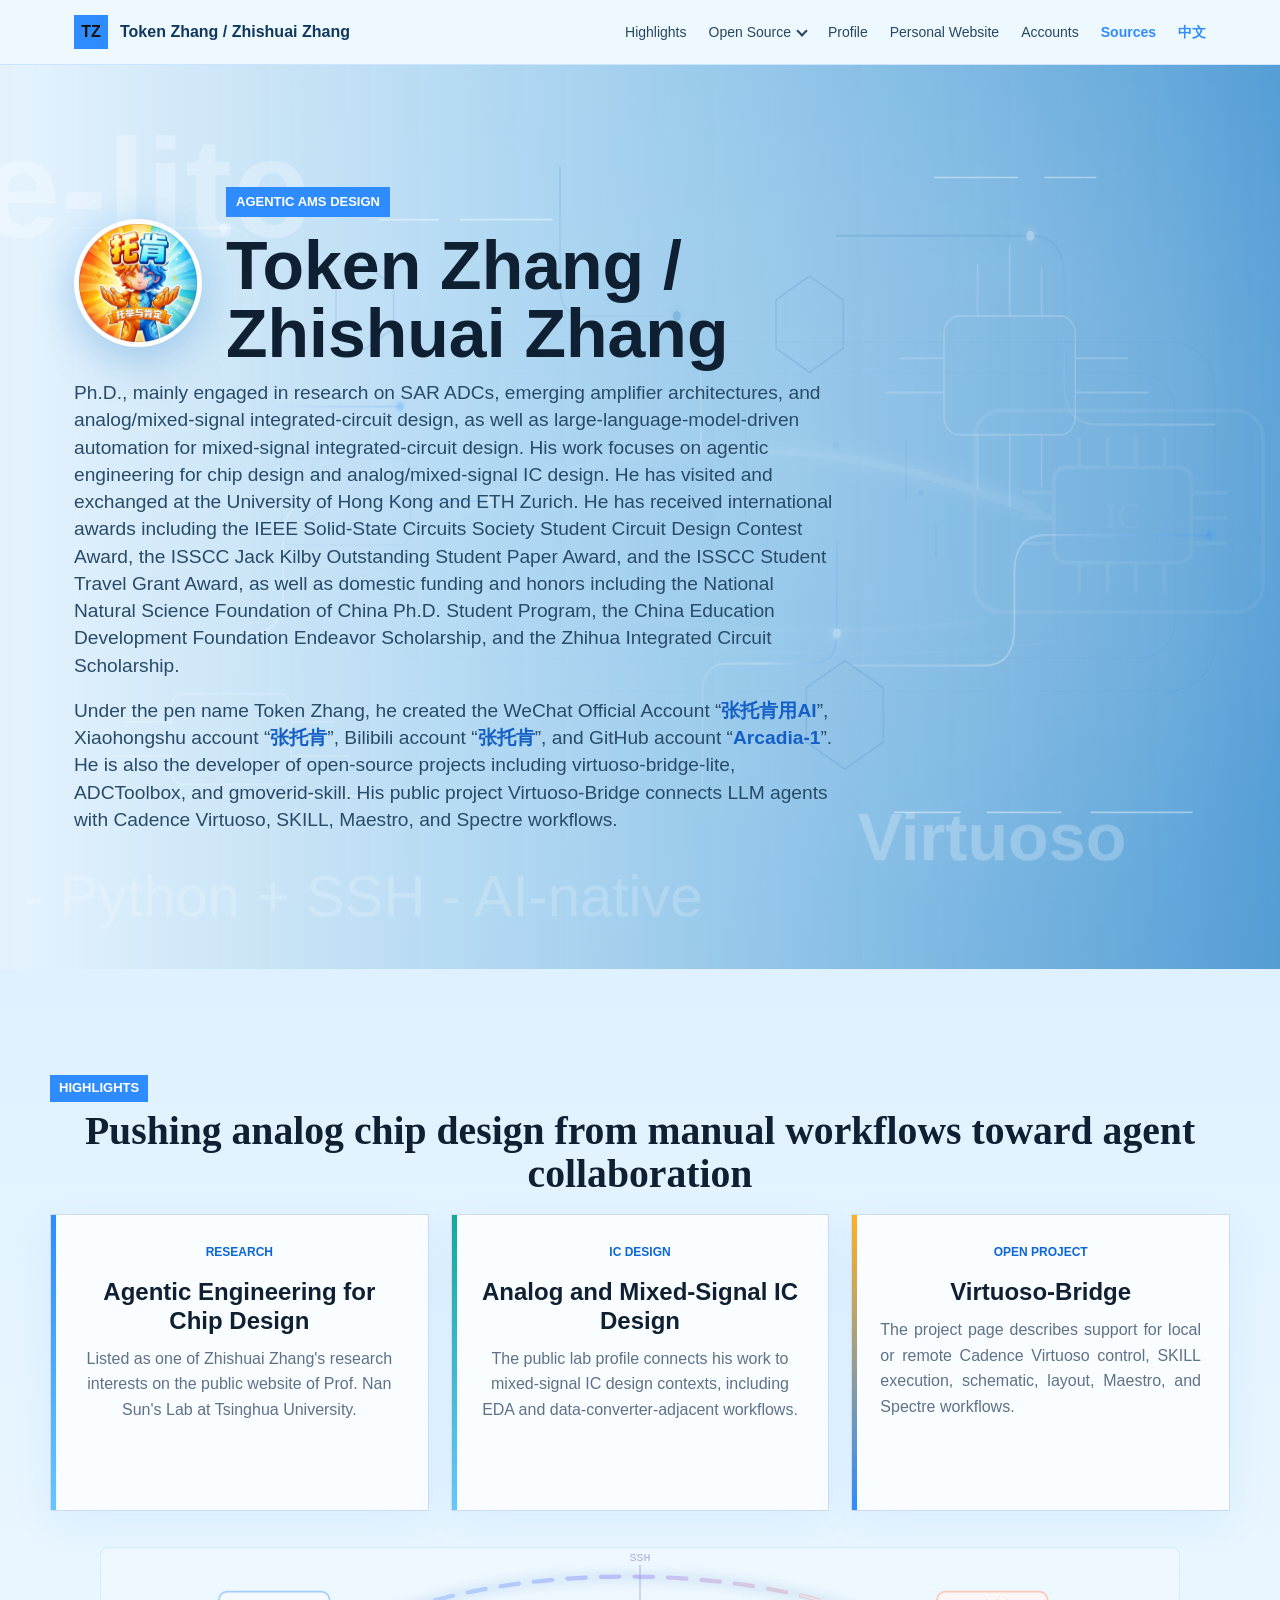
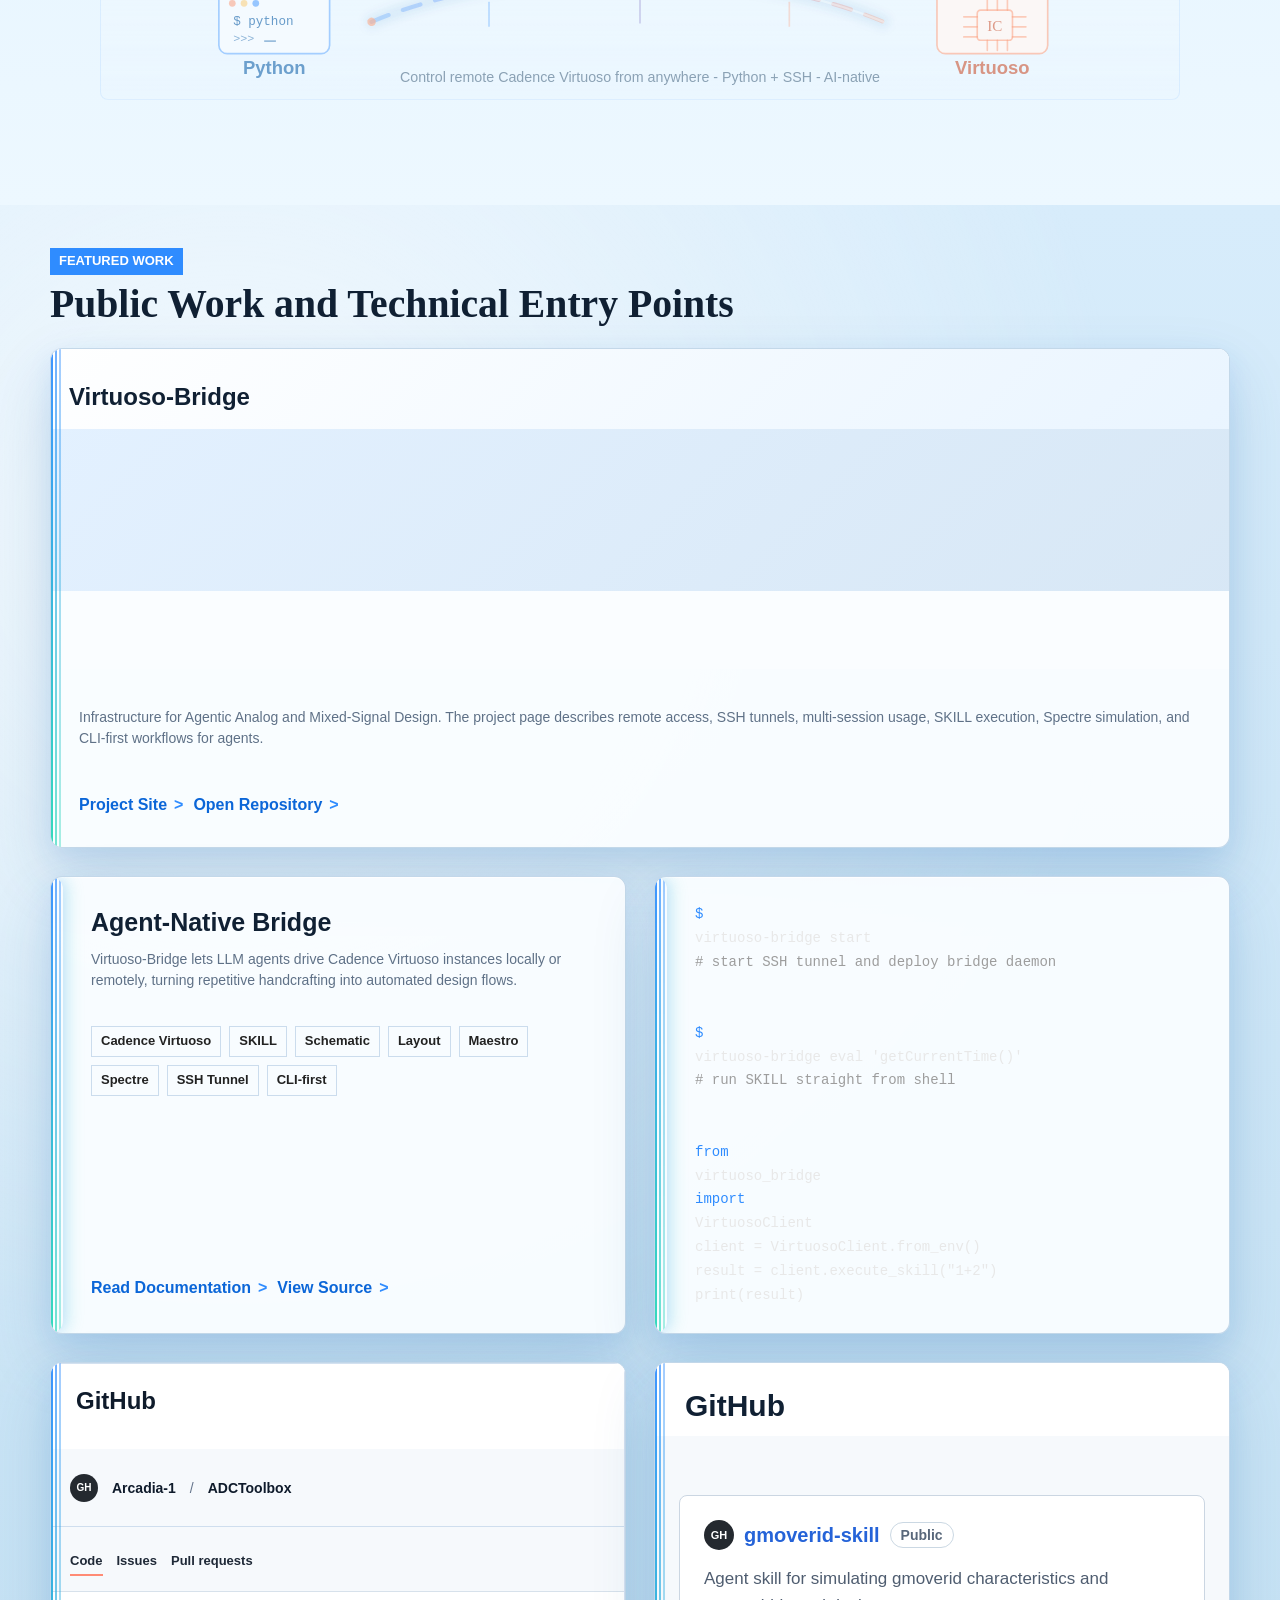
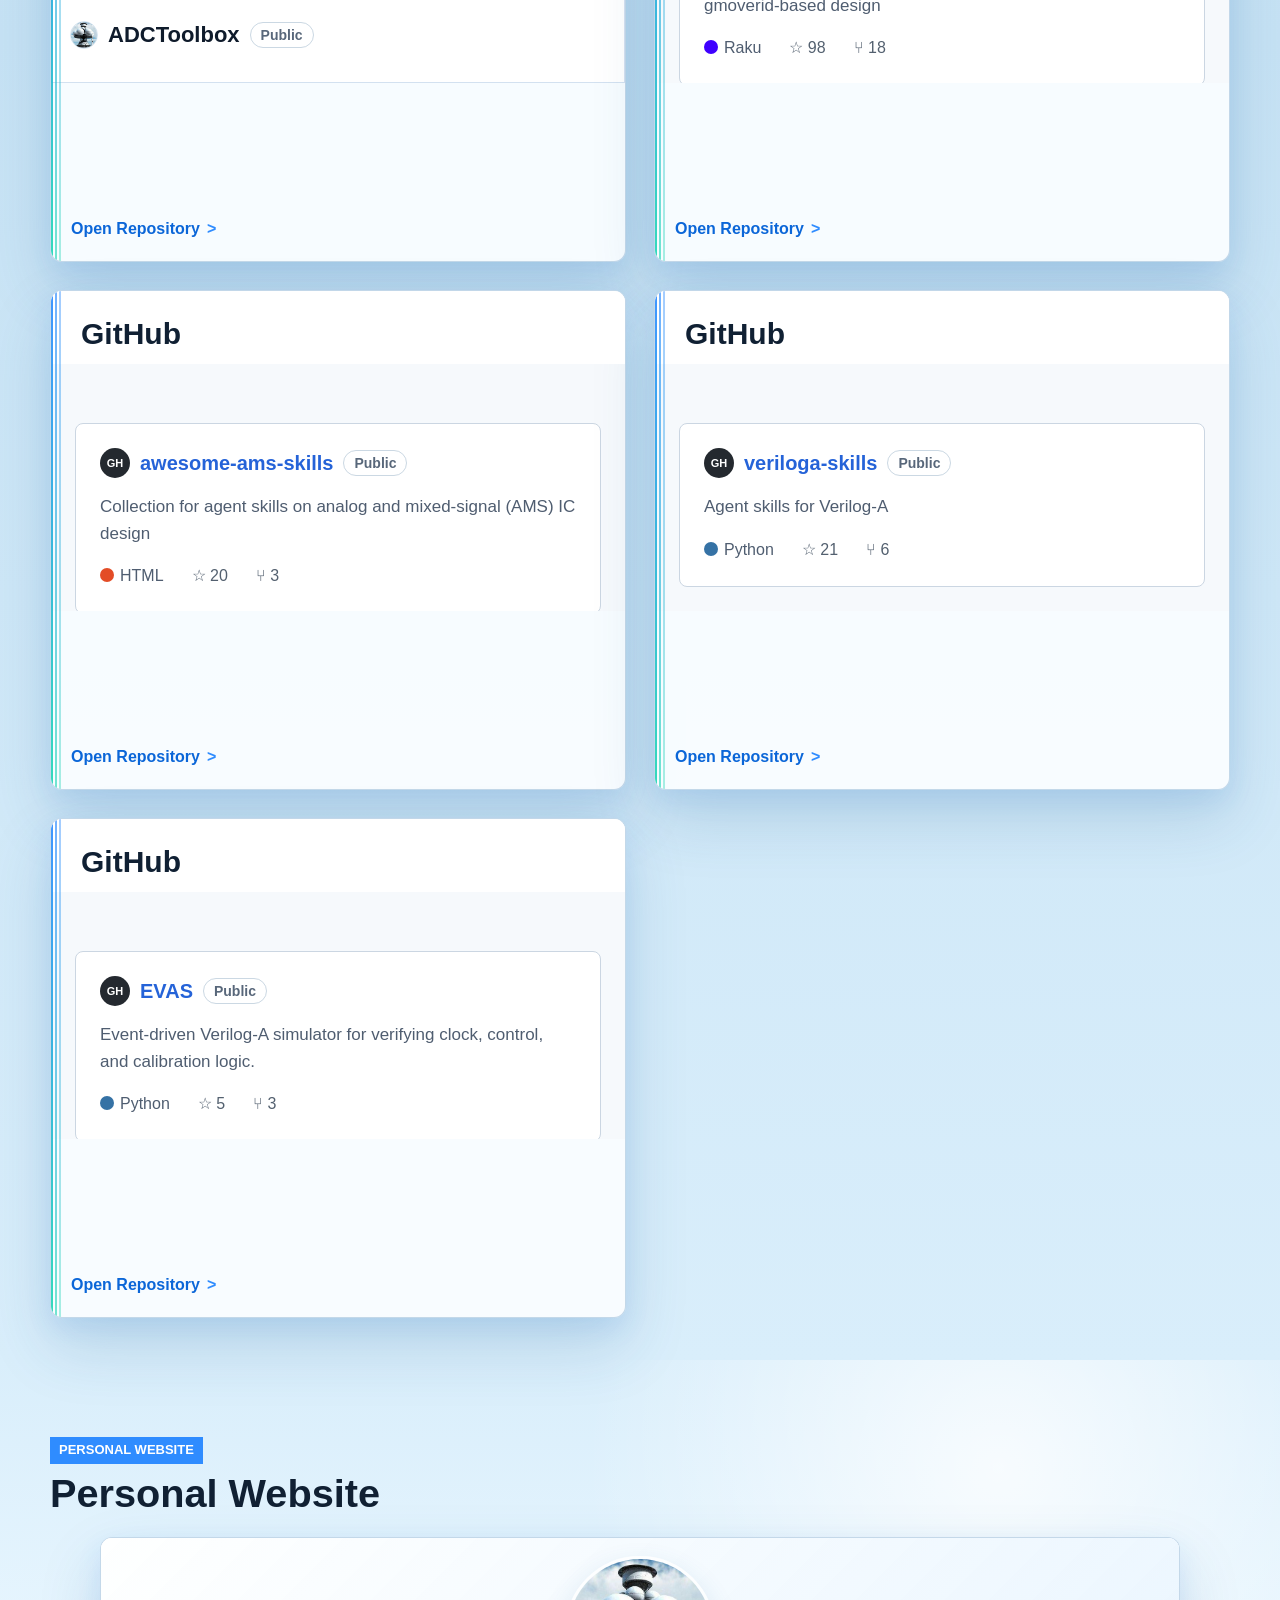
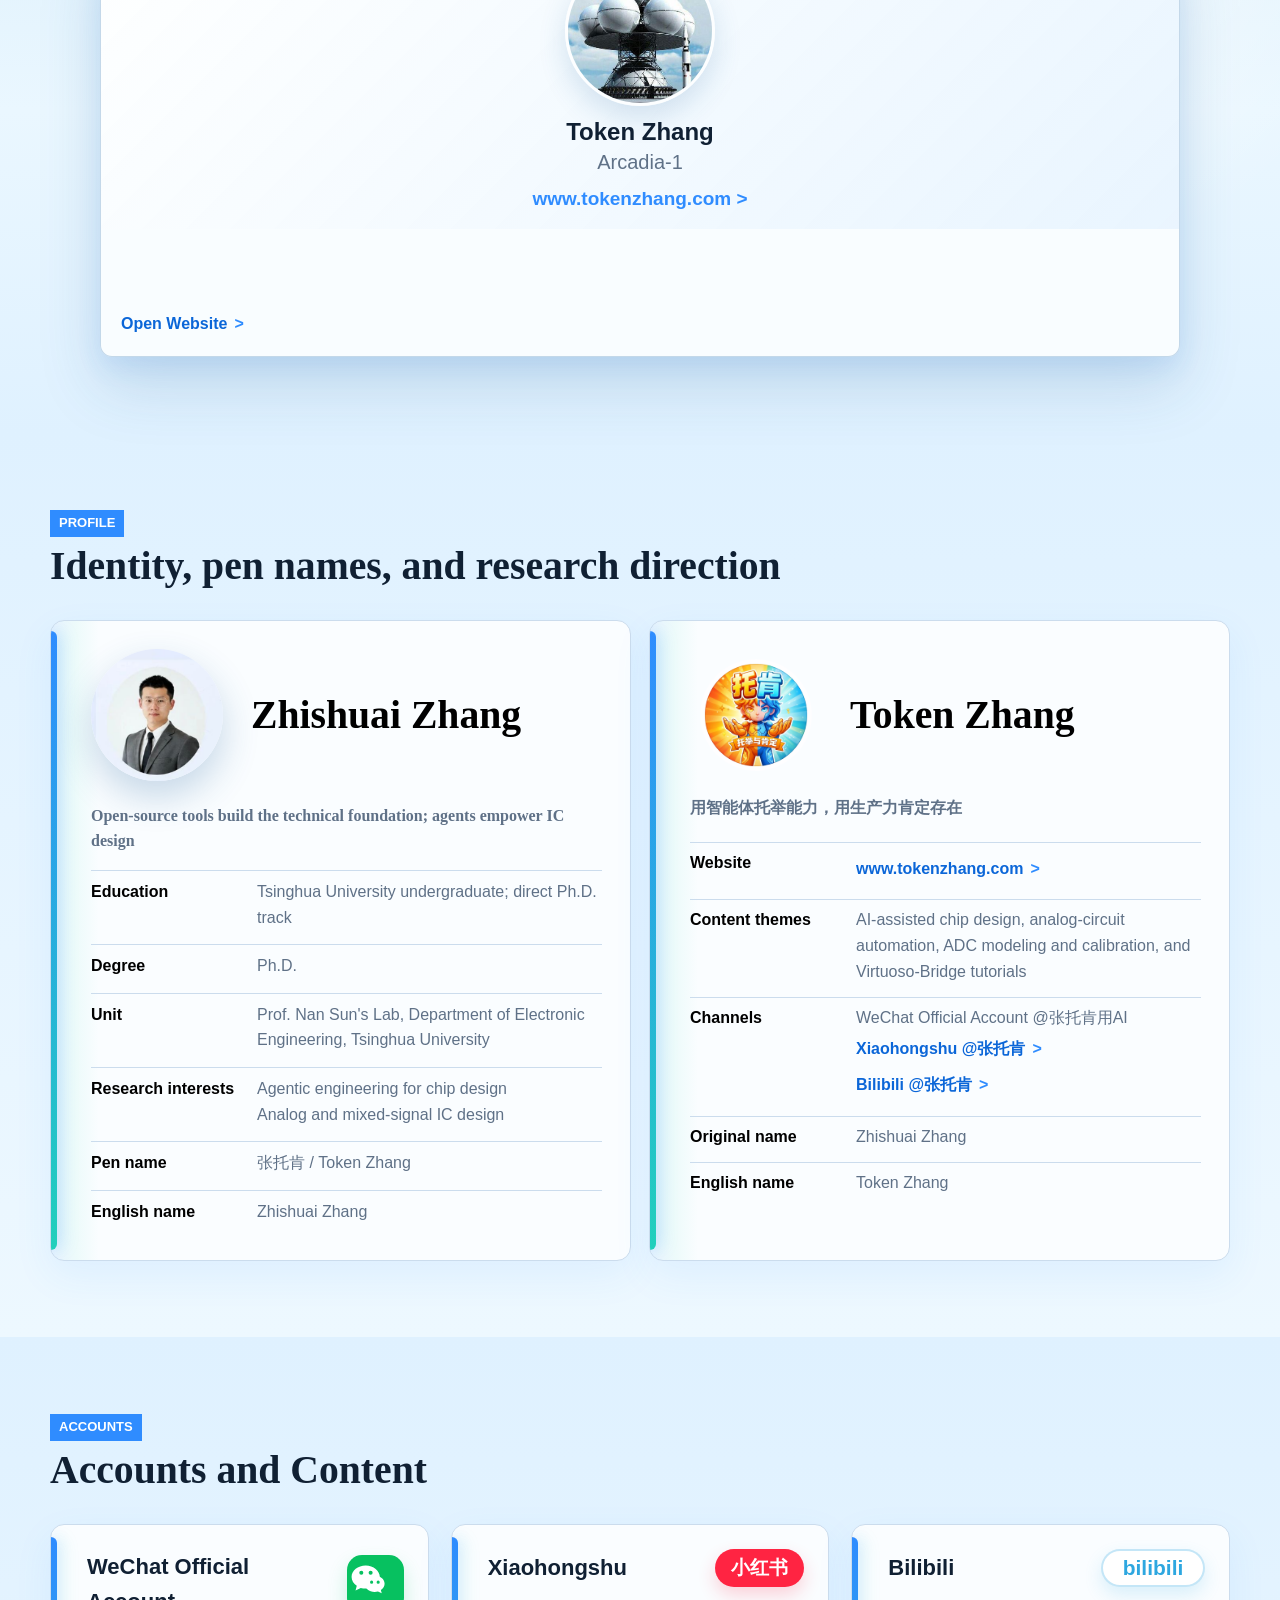
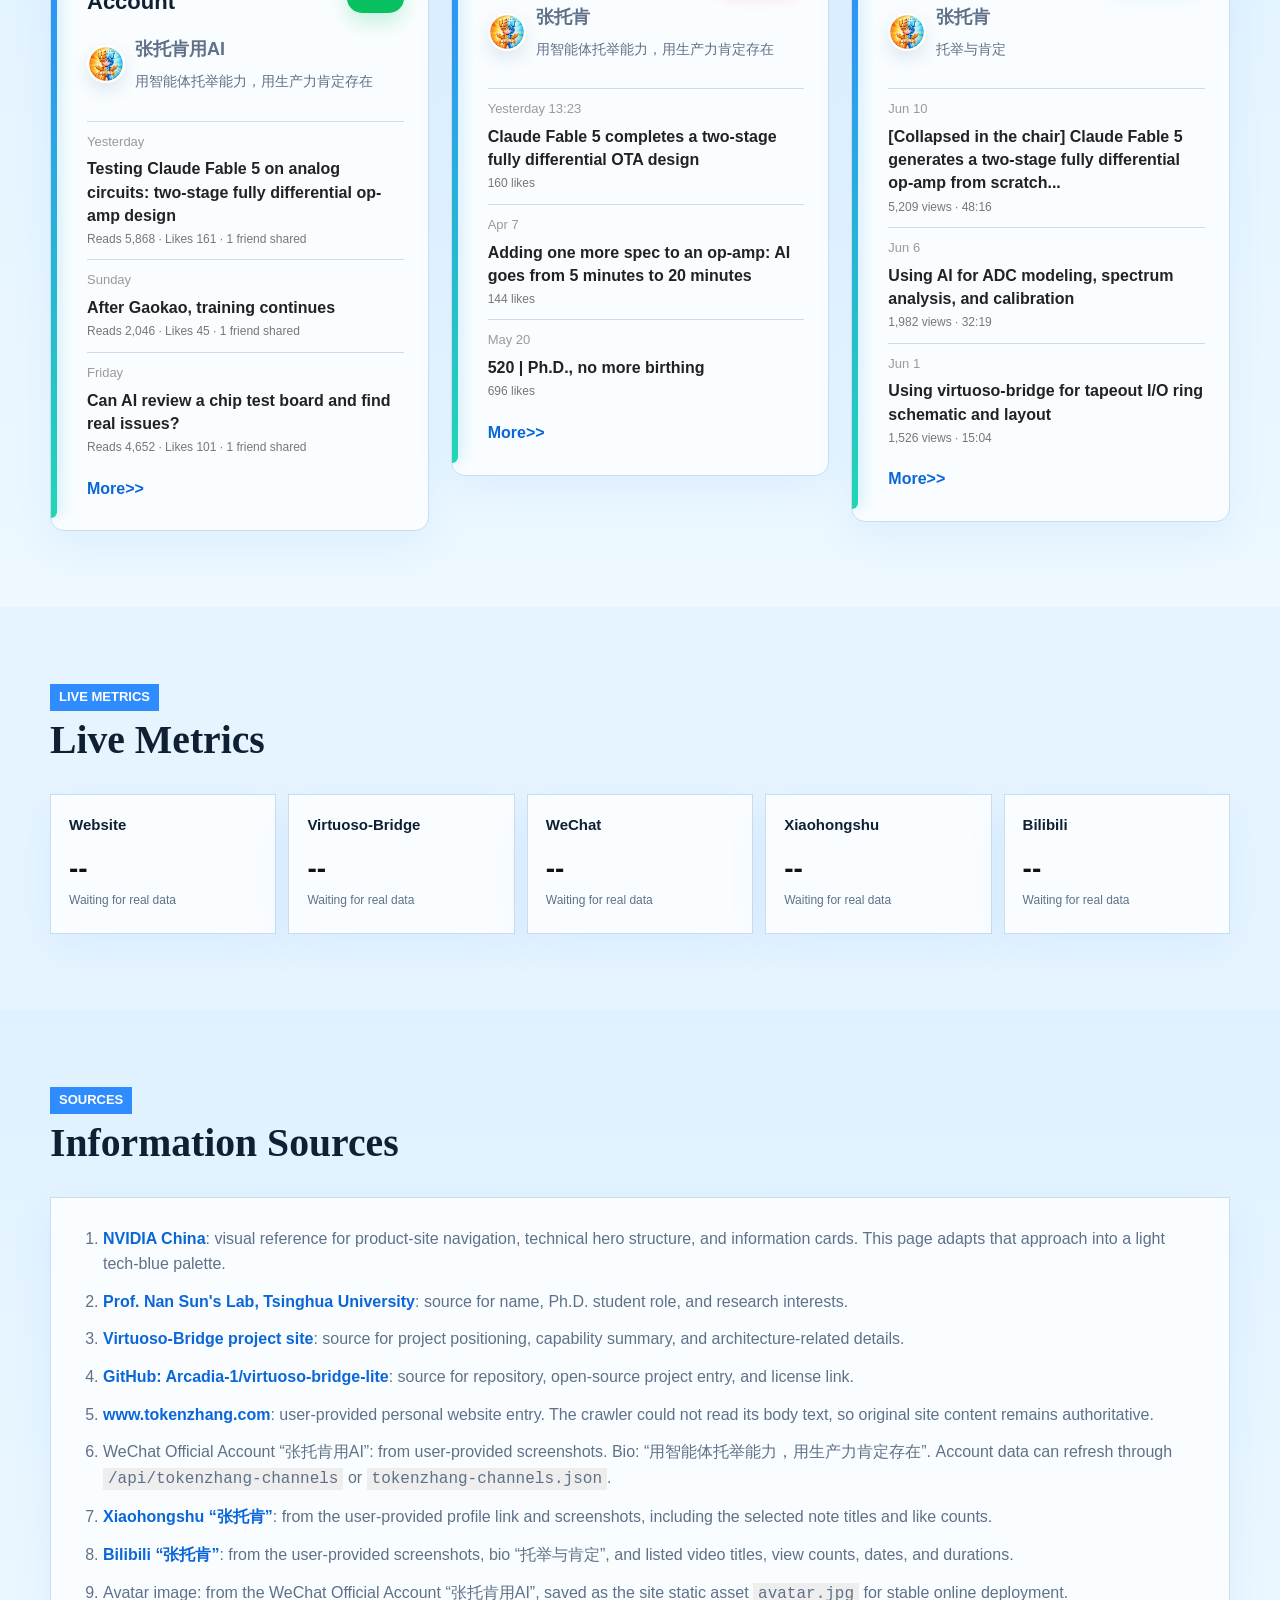
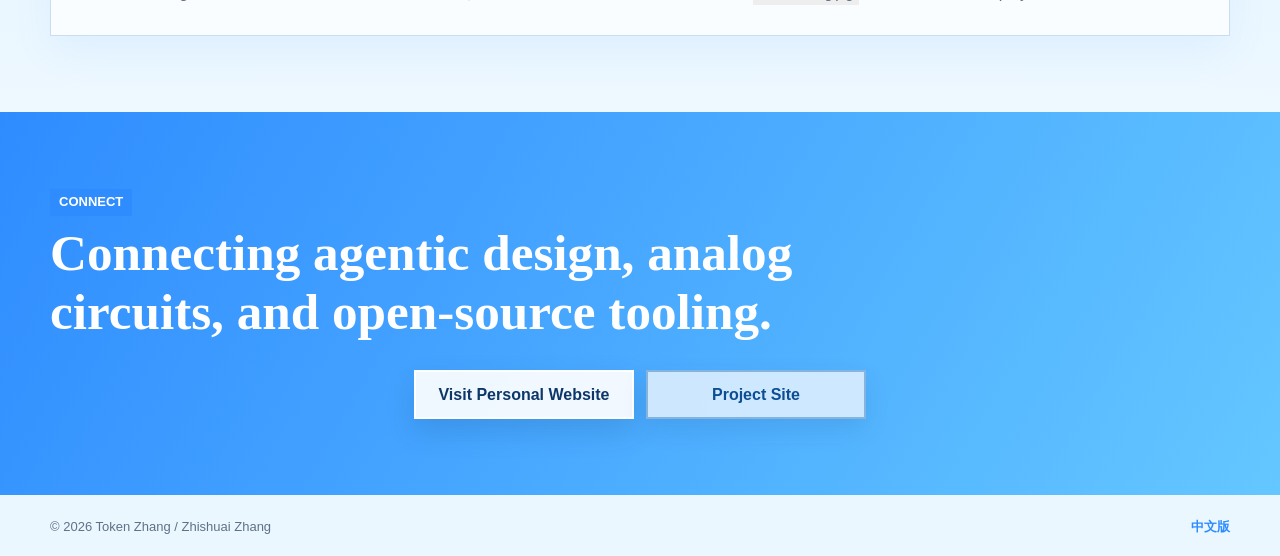
==== commit 8338c8c7: "Fix static asset and JSON fallback for homepage" ====
--- a/en/index.html
+++ b/en/index.html
@@ -2953,8 +2953,8 @@
       : navSections[0]?.id;
     if (initialNavId) setActiveNav(initialNavId);
 
-    const endpoint = "/api/tokenzhang-metrics";
-    const channelEndpoints = ["/api/tokenzhang-channels?lang=en", "./tokenzhang-channels.json"];
+    const metricsEndpoint = "../tokenzhang-metrics.json";
+    const channelEndpoints = ["./tokenzhang-channels.json", "../tokenzhang-channels.json"];
     const status = document.querySelector("[data-metrics-status]");
     const cards = document.querySelectorAll("[data-metric-card]");
 
@@ -3027,7 +3027,7 @@
 
     async function refreshMetrics() {
       try {
-        const response = await fetch(endpoint, { cache: "no-store" });
+        const response = await fetch(metricsEndpoint, { cache: "no-store" });
         if (!response.ok) throw new Error("metrics endpoint unavailable");
         const payload = await response.json();
         cards.forEach((card) => {
